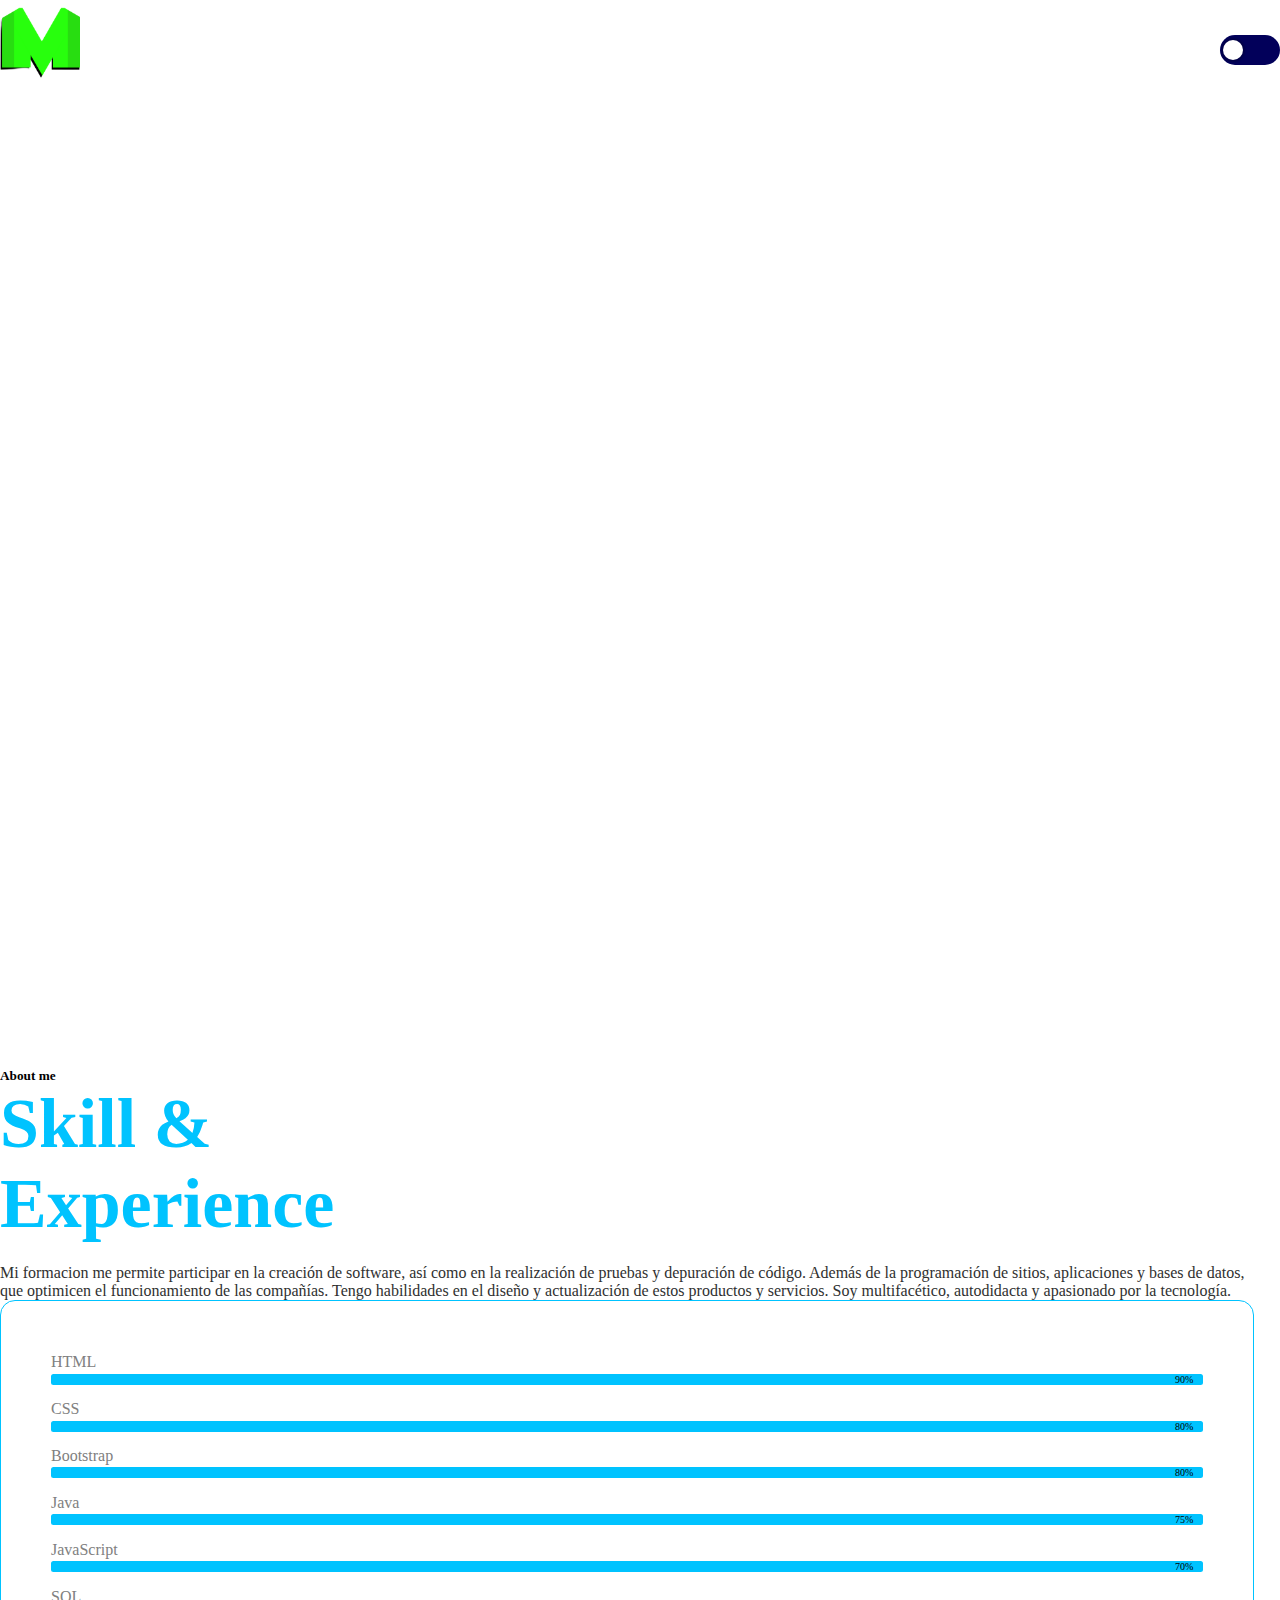
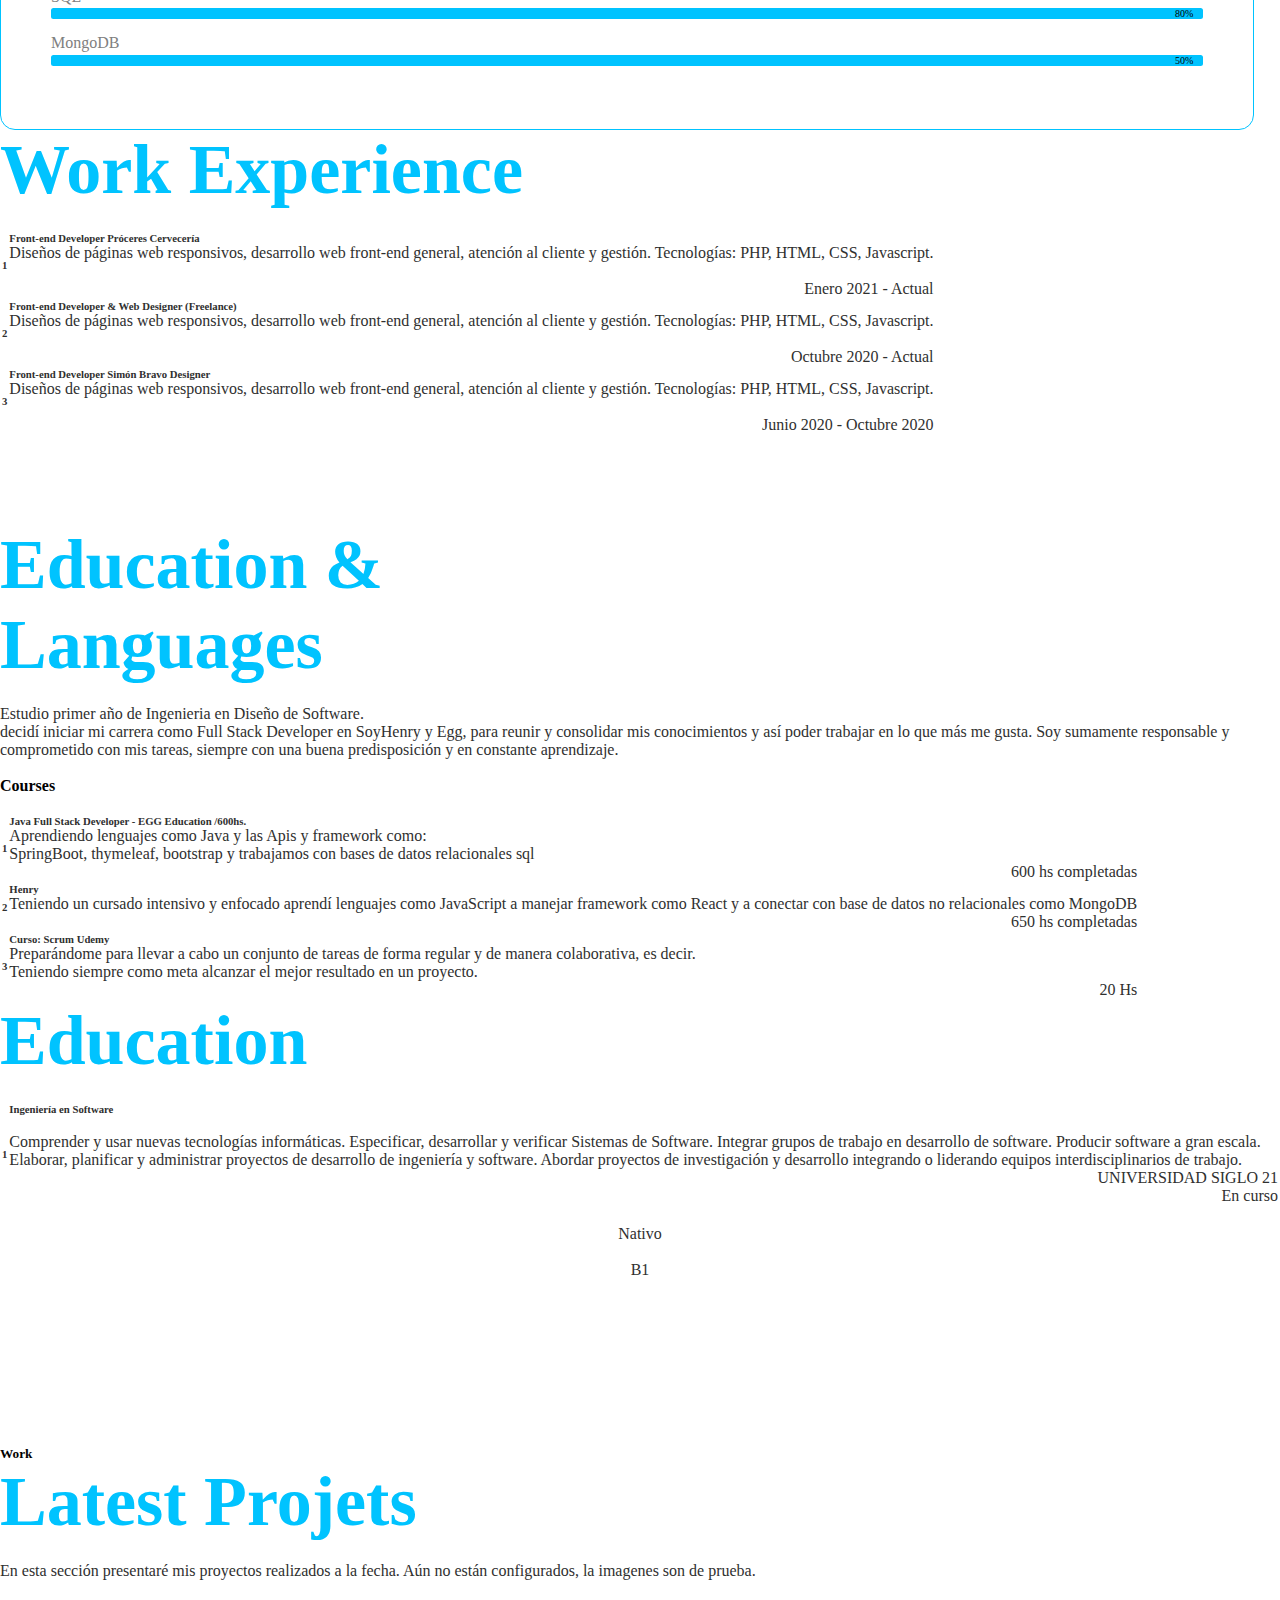
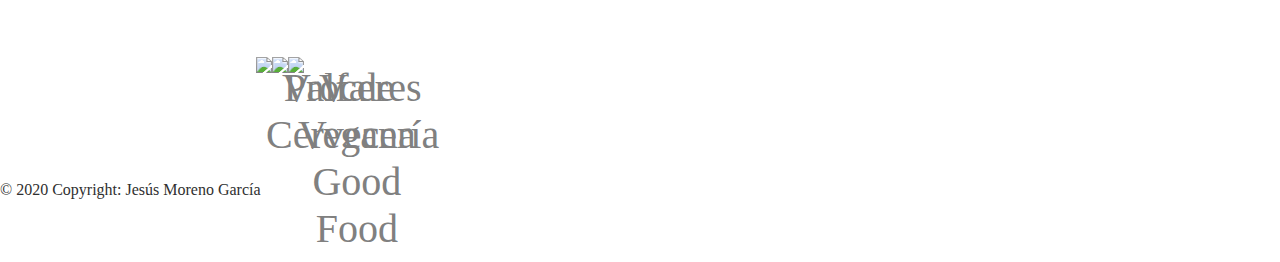
==== index.html @ aa2a5b4d "Update index.html" ====
<!doctype html>
<html lang="en">
  <head>
    <!-- Required meta tags -->
    <meta charset="utf-8">
    <meta name="viewport" content="width=device-width, initial-scale=1">

    <!-- Bootstrap CSS -->
    <link href="https://cdn.jsdelivr.net/npm/bootstrap@5.1.3/dist/css/bootstrap.min.css" rel="stylesheet" integrity="sha384-1BmE4kWBq78iYhFldvKuhfTAU6auU8tT94WrHftjDbrCEXSU1oBoqyl2QvZ6jIW3" crossorigin="anonymous">
<!--css-->
    <link rel="stylesheet" href="./less/index.css">
    <link rel="stylesheet" href="https://cdnjs.cloudflare.com/ajax/libs/animate.css/4.1.1/animate.min.css"/>
<!--fuente boton menu-->    
    <script src="https://kit.fontawesome.com/41bcea2ae3.js" crossorigin="anonymous"></script>

    <title>Eduardo Moreno | Web Developer</title>
  </head>
  
  
  <body>
<!--start nav-->
<header id="header">
  <div class="container container__header">
      <div class="logo">
        <img src="img/logo.png" alt="hola" >
      </div>
      <div class="container__nav">
          <nav id="nav">
              <ul>
                  <li><a id="item" href="#">HOME</a></li>
                  <li><a id="item" href="#about">ABOUT ME</a></li>
                  <li><a id="item" href="#galeria">WORK</a></li>
                  <li><a id="item" href="#footer">CONTACTO</a></li>
                  <center><button class="switch" id="switch">
                    <span>  <ion-icon name="sunny"></ion-icon></span>
                    <span><ion-icon name="moon"></ion-icon></span>
                  </button></center>
              </ul>
          </nav>

          
          <div class="btn__menu" id="btn_menu"><i class="fas fa-bars"></i></div>

      </div>

  </div>
</header>
<!--End nav-->
      
 <!--start home-->
 <div class="parrallax">
  <div>
    <div class="centrado">
      <center><h1>Hello World!</h1></center>
      <center><h3>I'm Eduardo Moreno developer full stack</h3></center>
       
  </div>
  <!--boton header-->
<center>
  <div class="arrow">
    <a href="#about"><ion-icon  name="chevron-down-outline"></ion-icon></a>
  </div>
 </center>
<!--boton header-->
</div>

</div>
 <!--end home-->

    <div class="espaciomax"></div>

<!--start section about me-->
    <section id="about">
      <div class="container">
        <div class="row">
          <h5 data-aos="fade-down">About me</h5>
          <div class="contorno col-md-5" data-aos="fade-right">
            <h2>Skill & <br/>
              Experience</h2>
            <p>Mi formacion me permite participar en la creación de software, así como en la realización de pruebas y depuración de código. Además de la programación de sitios, aplicaciones y bases de datos, que optimicen el funcionamiento de las compañías. Tengo habilidades en el diseño y actualización de estos productos y servicios.
              Soy multifacético, autodidacta y apasionado por la tecnología.</p>
            
            
              <div class="main">
                <!--html-->
              <p>HTML</p>
              <div class="contenedor">
                <div class="skills html">90%</div>
              </div>
               <!-- css-->
               <p>CSS</p>
               <div class="contenedor">
                <div class="skills css">80%</div>
              </div>
              <!--Bootstrap-->
            <p>Bootstrap</p>
            <div class="contenedor">
             <div class="skills bootstrap">80%</div>
           </div>
               <!--JAVA-->
               <p>Java</p>
               <div class="contenedor">
                <div class="skills java">75%</div>
              </div>
               <!--Javascript-->
               <p>JavaScript</p>
               <div class="contenedor">
                <div class="skills javascript">70%</div>
              </div>
              <!--SQL-->
              <p>SQL</p>
              <div class="contenedor">
               <div class="skills sql">80%</div>
             </div>
             <!--mONGOdb-->
             <p>MongoDB</p>
             <div class="contenedor">
              <div class="skills mongodb">50%</div>
            </div>
              </div>
              
          </div>

          
          <div class="col-md-6 espacio" data-aos="fade-left">
            
            <h2>Work Experience</h2>
            <!--tabla de experiencia laboral start-->
             <table class="table">
              
              <tbody>
                <tr>
                  <th scope="row"><h6>1</h6></th>
                  <td>
                    <h6>Front-end Developer Próceres Cervecería</h6>
                    <p>
                      Diseños de páginas web responsivos, desarrollo web front-end general, atención al cliente y gestión.
                      Tecnologías: PHP, HTML, CSS, Javascript.
                    </p>
                    <br>
                    <p style="text-align:right">Enero 2021 - Actual</p>
                  </td>
                  
                </tr>
                <tr>
                  <th scope="row"><h6>2</h6></th>
                  <td>
                    <h6>Front-end Developer & Web Designer (Freelance)</h6>
                    <p>Diseños de páginas web responsivos, desarrollo web front-end general, atención al cliente y gestión.
                      Tecnologías: PHP, HTML, CSS, Javascript.</p>
                    <br>
                    <p style="text-align:right">Octubre 2020 - Actual</p>
                  </td>
                  
                </tr>
                <tr>
                  <th scope="row"><h6>3</h6></th>
                  <td colspan="2"><h6>Front-end Developer Simón Bravo Designer</h6>
                    <p>Diseños de páginas web responsivos, desarrollo web front-end general, atención al cliente y gestión.
                      Tecnologías: PHP, HTML, CSS, Javascript.</p>
                    <br>
                    <p style="text-align:right">Junio 2020 - Octubre 2020</p>
                  </td>
                </tr>
              </tbody>
            </table>
            <!--tabla de experiencia laboral end-->

          </div>
          
        </div>
      </div>
    </section>
  <!--end section about me-->


    <!--start Secction educacion y lenguaje-->
    <section id="about">

      <div class="container">

        <div class="row">
          <div class="col-md-6" data-aos="fade-right">
            <h2>Education & <br/>
              Languages</h2>
            <p>Estudio primer año de Ingenieria en Diseño de Software.<br>
              decidí iniciar mi carrera como Full Stack Developer en SoyHenry y Egg, para reunir y consolidar mis conocimientos y así poder trabajar en lo que más me gusta.
              Soy sumamente responsable y comprometido con mis tareas, siempre con una buena predisposición y en constante aprendizaje. </p>
              <br>
              <h4>Courses</h4>
              <br>
              <!--tabla de experiencia laboral start-->
         <table class="table">
         
          <tbody>
            <tr>
              <th scope="row"><h6>1</h6></th>
              <td>
                <h6>Java Full Stack Developer - EGG Education /600hs.</h6>
                <p>Aprendiendo lenguajes como Java  y las Apis y framework como:<br>
                  SpringBoot, thymeleaf, bootstrap y trabajamos con bases de datos relacionales sql</p>
                <p style="text-align:right">600 hs completadas</p></td>
              
            </tr>
            <tr>
              <th scope="row"><h6>2</h6></th>
              <td>
                <h6>Henry</h6>
                <p>Teniendo un cursado intensivo y enfocado aprendí lenguajes como JavaScript a manejar framework como React y a conectar con base de datos no relacionales como MongoDB</p>
                <p style="text-align:right">650 hs completadas</p>
              </td>
              
            </tr>
           
           <tr>
              <th scope="row"><h6>3</h6></th>
              <td colspan="2"><h6>Curso: Scrum Udemy</h6>
                <p> Preparándome para llevar a cabo un conjunto de tareas de forma regular y de manera colaborativa, es decir. <br> 
                   Teniendo siempre como meta alcanzar el mejor resultado en un proyecto.</p>
                <p style="text-align:right">20 Hs</p>
              </td>
            </tr>
            
          </tbody>
        </table>
        <!--tabla de experiencia laboral end-->
      </div>
     


          <div class="col-md-6" data-aos="fade-left">
            <h2>Education</h2>
            <!--tabla-->
            <table class="table">
              
              <tbody>
                <tr>
                  <th scope="row"><h6>1</h6></th>
                  <td><h6>Ingeniería en Software</h6><br>
                   <p> Comprender y usar nuevas tecnologías informáticas. 
                    Especificar, desarrollar y verificar Sistemas de Software. 
                    Integrar grupos de trabajo en desarrollo de software. 
                    Producir software a gran escala. Elaborar, planificar y administrar proyectos de desarrollo de ingeniería y software. 
                    Abordar proyectos de investigación y desarrollo integrando o liderando equipos interdisciplinarios de trabajo.
                    </p>
                    <p style="text-align:right">UNIVERSIDAD SIGLO 21</p>
                  <p style="text-align:right">En curso</p>
                  </td>
                  
                </tr>
               
              </tbody>
            </table>
            <!--table end-->
            <div class="row">
              <div class="col-sm-2">
                <center>  <img src="https://i0.wp.com/www.historia.com/wp-content/uploads/2017/04/Bandera-de-Espa%C3%B1a.png?fit=924%2C616&ssl=1" width="50" alt="">
                  <p>Nativo</p></center>
                </div>
              <div class="col-sm-2">
                <center>
                  <img src="https://www.inglaterra.ws/wp-content/uploads/2021/10/Bandera-de-Reino-Unido.png" width="55" alt="">
              <p>B1</p>
                </center>
              </div>
            </div>

          </div>
        </div>
      </div>
    </section>
    <!-- end Secction educacion y lenguaje-->

    <!--Espacios-->
    <div class="espaciomin"></div>
    <!--Espacios-->
   
     <!-- start port -->
    <section id="galeria">
          <div class="container">
            <h5>Work</h5>
            <h2>Latest Projets</h2>
            <p>En esta sección presentaré mis proyectos realizados a la fecha. Aún no están configurados, la imagenes son de prueba.</p>
        </div>
        <div class="row">
            <div class="col-md-4 col-sm-12">
              <!--imagen con proyecto link al proyecto-->
                <div class="div-imagen">
                  <div>
                      <center><p>Proceres Cervecería</p></center>
                  </div>
                  <img class="desvanecer" src="https://img.lovepik.com/desgin_photo/40106/5629_detail.jpg!list336" />
                </div>
              <!--imagen con proyecto link al proyecto-->
              
              </div>

            <div class="col-md-4 col-sm-12">
              <!--imagen con proyecto link al proyecto-->
              <div class="div-imagen">
                <div>
                    <center><p>Valfa</p></center>
                </div>
                <img class="desvanecer" src="https://img.lovepik.com/desgin_photo/40106/5629_detail.jpg!list336" />
              </div>
              <!--imagen con proyecto link al proyecto-->
             
              </div>
            <div class="col-md-4 col-sm-12">
              <!--imagen con proyecto link al proyecto-->
              <div class="div-imagen">
                <div>
                    <center><p>V de Vegana Good Food</p></center>
                </div>
                <img class="desvanecer" src="https://img.lovepik.com/desgin_photo/40106/5629_detail.jpg!list336" />
              </div>
              <!--imagen con proyecto link al proyecto-->
              </div>
        </div>
    </section>
    <!-- End portfolio-->
    <div class="espaciomin">
      
    </div>
    <!--Footer start-->
    <footer class="text-center text-white">
      <!-- Grid container -->
      <div class="container pt-4">
        <!-- Section: Social media -->
        <section class="footer mb-4">
          
          <!-- gmail -->
          <a
           href="mailto:morenogarciajesuseduardo@gmail.com?Subject=Interesado%20en%20su%20trabajo"
            role="button"
            data-mdb-ripple-color="dark"
            
            ><i class="fab fa-google"></i
          ></a>
    
          <!--wpp -->
          <a
            
            href="https://api.whatsapp.com/send?phone=+5492615059621"
            role="button"
            data-mdb-ripple-color="dark"
            ><i class="fab fa-whatsapp"></i
          ></a>
    
          <!-- Instagram -->
          <a
            href="#!"
            role="button"
            data-mdb-ripple-color="dark"
            ><i class="fab fa-instagram"></i
          ></a>
    
          <!-- Linkedin -->
          <a
            href="#!"
            role="button"
            data-mdb-ripple-color="dark">
            <i class="fab fa-linkedin"></i></a>
          <!-- Github -->
          <a
            href="#!"
            role="button"
            data-mdb-ripple-color="dark"
            ><i class="fab fa-github"></i
          ></a>
        </section>
        <!-- Section: Social media -->
      </div>
      <!-- Grid container -->
    
      <!-- Copyright -->
      <div id="footer" class="text-center text-dark p-3">
        <p>© 2020 Copyright: Jesús Moreno García</p>
      </div>
      <!-- Copyright -->
   
    <!--Footer start-->

    <!-- Optional JavaScript; choose one of the two! -->

    <!-- Option 1: Bootstrap Bundle with Popper -->
    <script src="https://cdn.jsdelivr.net/npm/bootstrap@5.1.3/dist/js/bootstrap.bundle.min.js" integrity="sha384-ka7Sk0Gln4gmtz2MlQnikT1wXgYsOg+OMhuP+IlRH9sENBO0LRn5q+8nbTov4+1p" crossorigin="anonymous"></script>

    <!-- Option 2: Separate Popper and Bootstrap JS -->
    <!--
    <script src="https://cdn.jsdelivr.net/npm/@popperjs/core@2.10.2/dist/umd/popper.min.js" integrity="sha384-7+zCNj/IqJ95wo16oMtfsKbZ9ccEh31eOz1HGyDuCQ6wgnyJNSYdrPa03rtR1zdB" crossorigin="anonymous"></script>
    <script src="https://cdn.jsdelivr.net/npm/bootstrap@5.1.3/dist/js/bootstrap.min.js" integrity="sha384-QJHtvGhmr9XOIpI6YVutG+2QOK9T+ZnN4kzFN1RtK3zEFEIsxhlmWl5/YESvpZ13" crossorigin="anonymous"></script>
    -->
    <!--archivo js -->
    <script src="js/main.js"></script>
    <!-- archivo animated on scroll-->
    <script src="https://unpkg.com/aos@2.3.1/dist/aos.js"></script>
    <!--inicializacion del archivo-->
    <script type="module" src="https://unpkg.com/ionicons@5.5.2/dist/ionicons/ionicons.esm.js"></script>
<script nomodule src="https://unpkg.com/ionicons@5.5.2/dist/ionicons/ionicons.js"></script>
  </body>
</html>
---- less/index.css ----
* {
  margin: 0;
  padding: 0;
  box-sizing: border-box;
  text-decoration: none;
}
.container__all {
  position: relative;
  transition: all 300ms;
}
header {
  width: 100%;
  height: 100px;
  font-family: 'Poppins', sans-serif;
  position: fixed;
  top: 0;
  right: 0;
  z-index: 100;
  transition: all 300ms;
}
.move_content {
  right: 180px;
}
.container__header {
  height: 100%;
  display: flex;
  justify-content: space-between;
  margin: auto;
}
.logo img {
  width: 80px;
  transition: 1s;
}
.container__nav {
  position: relative;
  height: 100%;
}
nav {
  height: 100%;
}
nav ul {
  height: 100%;
  display: flex;
  justify-content: center;
  align-items: center;
}
nav ul li {
  margin: 0px 20px;
  list-style: none;
}
nav ul li a {
  color: #ffffff;
  font-size: 14px;
  text-decoration: none;
}
body.dark nav ul li a {
  color: #ffffff;
}
nav ul li a:hover {
  color: #ffffff;
  transition: 0.5s;
  font-size: 20px;
}
body.dark nav ul li a:hover {
  color: #ffffff;
}
.select {
  background: #359EF9;
  padding: 10px 30px;
  color: white;
  border-radius: 20px;
}
/*aca se colocan las modificaciones de cuando la pagina avanza 20px en el scroll*/
.nav_mod {
  height: 100px;
  width: 100%;
  background-color: white;
}
body.dark .nav_mod {
  background-color: #010131;
  transition: 1s;
}
.nav_mod .btn__menu {
  animation: bounce;
  animation-duration: 2s;
  color: #000000;
}
.nav_mod .btn__menu:hover {
  background: #1a1a1aaf;
}
.nav_mod nav ul li a {
  color: #3a3a3a;
  font-size: 14px;
  text-decoration: none;
}
body.dark .nav_mod nav ul li a {
  color: #ffffff;
}
.nav_mod nav ul li a:hover {
  color: #3a3a3a;
  transition: 0.5s;
  font-size: 20px;
}
body.dark .nav_mod nav ul li a:hover {
  color: #ffffff;
}
.nav_mod .logo img {
  padding-top: 20px;
  width: 60px;
  animation: pulse;
  animation-duration: 2s;
}
.btn__menu {
  width: 50px;
  height: 50px;
  font-size: 20px;
  cursor: pointer;
  display: flex;
  justify-content: center;
  align-items: center;
  border-radius: 50%;
  transition: background 2s;
  display: none;
  color: white;
  animation: bounce;
  animation-duration: 2s;
}
body.dark .btn__menu {
  color: white;
  transition: 2s;
}
.btn__menu:hover {
  background: #1a1a1aaf;
}
@media screen and (max-width: 740px) {
  .container__nav {
    display: flex;
    justify-content: center;
    align-items: center;
  }
  .btn__menu {
    display: flex;
  }
  nav {
    height: 100%;
    background: #28ff0d;
    position: fixed;
    top: 0;
    right: -210px;
    transition: all 300ms;
  }
  body.dark nav {
    background-color: #00c3ff;
  }
  .move_nav {
    right: 0px;
  }
  nav ul {
    flex-direction: column;
  }
  nav ul button {
    align-items: center;
  }
  nav ul li {
    margin: 20px 20px;
  }
  .container__vector img {
    transform: scale(0);
    animation: none;
  }
  nav ul li a {
    color: #3b3b3b;
    font-size: 14px;
    text-decoration: none;
  }
  body.dark nav ul li a {
    color: #4d4d4d;
  }
  nav ul li a:hover {
    color: #ffffff;
  }
  body.dark nav ul li a:hover {
    color: #4d4d4d;
  }
}
.centrado {
  position: absolute;
  bottom: 0;
  top: 60%;
  left: 50%;
  transform: translate(-50%, -50%);
}
.parrallax {
  width: 100%;
  height: 850px;
  background-size: cover;
  display: flex;
  background-image: url("https://www.datocms-assets.com/14946/1627654221-webp-net-resizeimage-5-610x407-edited.png?auto=format&w=610");
  background-attachment: fixed;
  transition: 1s;
}
body.dark .parrallax {
  background-image: url("https://www.geteducated.com/wp-content/uploads/2021/12/iStock-1312646700-1140x400.jpg");
  background-attachment: fixed;
  transition: 1s;
}
@media screen and (max-width: 720px) {
  body.dark .parrallax {
    background-image: url("https://www.technotification.com/wp-content/uploads/2018/06/hacker-developer-and-programmer.jpg");
    background-attachment: fixed;
    transition: 1s;
  }
}
/*button init*/
.arrow ion-icon {
  color: #fff;
  font-size: 100px;
  position: absolute;
  bottom: 0;
  top: 80%;
  left: 50%;
  transform: translate(-50%, -50%);
}
/*button init*/
@media screen and (max-width: 720px) {
  .parrallax {
    width: 100%;
    height: 900px;
    background-image: url("https://miro.medium.com/max/1400/0*203ohsl3qkZQJzTS");
    background-attachment: fixed;
    transition: 1s;
  }
  .centrado h1 {
    font-size: 80px;
    color: #ffffff;
  }
  .centrado {
    position: absolute;
    bottom: 0;
    top: 50%;
    left: 50%;
    transform: translate(-50%, -50%);
  }
}
.scrollarrow ion-icon {
  font-size: 80px;
  color: navy;
  cursor: pointer;
  animation: bounce;
  animation-duration: 2s;
  --animate-repeat: 2;
}
.scrollarrow ion-icon:hover {
  font-size: 80px;
  color: #3434f3;
  cursor: pointer;
}
.tada {
  animation: bounceInLeft;
  animation-duration: 2s;
}
/*galeria*/
#galeria .container {
  padding-top: 7vw;
}
#galeria * {
  box-sizing: border-box;
}
#galeria .row {
  display: flex;
  padding-top: 5vw;
  padding-left: 20vw;
  padding-right: 20vw;
  flex-wrap: wrap;
}
#galeria .column {
  flex: 25%;
  padding: 1vw;
}
#galeria img {
  width: 100%;
}
.column img {
  margin-top: 1vw;
  cursor: pointer;
}
@media (max-width: 760px) {
  #galeria {
    padding-bottom: 35px;
  }
  #galeria .column {
    flex: 100%;
    padding: 7vw;
  }
  #section1 {
    height: 150vw;
  }
  #galeria .container {
    padding-top: 15vw;
  }
  #galeria .row {
    display: inline-block;
    padding-top: 5vw;
    flex-wrap: wrap;
  }
}
img:hover {
  cursor: pointer;
}
/*codigo para desvanecer la imagen sobre el texto*/
.div-imagen {
  display: inline-block;
  position: relative;
  padding-top: 1vw;
}
.div-imagen > div {
  position: absolute;
  top: 30%;
  left: 0;
  z-index: -1;
  padding: 10px;
  margin: 0;
}
.div-imagen > div p {
  font-size: 40px;
  text-decoration: none;
  color: grey;
}
.desvanecer:hover {
  opacity: 0.1;
  -webkit-transition: opacity 500ms;
  -moz-transition: opacity 500ms;
  -o-transition: opacity 500ms;
  -ms-transition: opacity 500ms;
  transition: opacity 500ms;
}
.espaciomin {
  padding: 3vw;
}
.espaciomax {
  padding: 5vw;
}
container {
  border-radius: 5px;
}
.main {
  border: solid 1px #00c3ff;
  padding: 50px;
  padding-bottom: 50px;
  border-radius: 15px;
}
body.dark .main {
  transition: 2s;
  border: solid 1px #28ff0d;
}
.main p {
  color: grey;
  padding-bottom: 0.2vw;
  padding-top: 0.2vw;
}
.skills {
  text-align: right;
  padding-right: 10px;
  color: #000000;
  border-radius: 2.5px;
  font-size: 10px;
  margin-bottom: 1vw;
}
.html {
  background-color: #00c3ff;
  animation: fillhtml 2s forwards;
}
body.dark .html {
  background-color: #28ff0d;
  transition: 2s;
}
.css {
  background-color: #00c3ff;
  animation: fillcss 2s forwards;
}
body.dark .css {
  background-color: #28ff0d;
  transition: 2s;
}
.bootstrap {
  background-color: #00c3ff;
  animation: fillbootstrap 2s forwards;
}
body.dark .bootstrap {
  background-color: #28ff0d;
  transition: 2s;
}
.java {
  background-color: #00c3ff;
  animation: filljava 2s forwards;
}
body.dark .java {
  background-color: #28ff0d;
  transition: 2s;
}
.javascript {
  background-color: #00c3ff;
  animation: filljavascript 2s forwards;
}
body.dark .javascript {
  background-color: #28ff0d;
  transition: 2s;
}
.mongodb {
  background-color: #00c3ff;
  animation: fillmongodb 2s forwards;
}
body.dark .mongodb {
  background-color: #28ff0d;
  transition: 2s;
}
.sql {
  background-color: #00c3ff;
  animation: fillsql 2s forwards;
}
body.dark .sql {
  background-color: #28ff0d;
  transition: 2s;
}
@keyframes fillhtml {
  0% {
    width: 0;
  }
  100% {
    width: 90%;
  }
}
@keyframes fillcss {
  0% {
    width: 0;
  }
  100% {
    width: 80%;
  }
}
@keyframes filljava {
  0% {
    width: 0;
  }
  100% {
    width: 75%;
  }
}
@keyframes filljavascript {
  0% {
    width: 0;
  }
  100% {
    width: 70%;
  }
}
@keyframes fillsql {
  0% {
    width: 0;
  }
  100% {
    width: 80%;
  }
}
@keyframes fillmongodb {
  0% {
    width: 0;
  }
  100% {
    width: 50%;
  }
}
#about .container {
  padding-top: 7vw;
}
.contorno {
  margin-right: 2vw;
}
@media screen and (max-width: 760px) {
  #about .container {
    padding-top: 15vw;
  }
  .espacio {
    padding-top: 8vw;
  }
}
footer {
  background: rgba(255, 255, 255, 0);
}
footer.dark {
  background: #010131;
}
.footer a {
  color: #292727;
  margin: 15px;
  font-size: 25px;
}
body.dark .footer a {
  color: #ffffff;
  transition: 2s;
}
.footer a:hover {
  color: #28ff0d;
  margin: 15px;
  font-size: 25px;
  transition: 2s;
}
body.dark .footer a:hover {
  color: #ff1abf;
}
.client-item {
  display: inline-block;
  padding-top: 16px;
  padding-bottom: 16px;
  opacity: 0.4;
  -webkit-transition: all 0.3s ease-in-out;
  -o-transition: all 0.3s ease-in-out;
  transition: all 0.3s ease-in-out;
}
.client-item:hover {
  opacity: 1;
}
.client-item img {
  max-width: 120px;
  margin: 0 auto;
}
.client-type-2 .client-item {
  padding-top: 24px;
  padding-bottom: 24px;
  border-left: 1px solid #cccccc;
}
.client-type-2 .client-item:last-child {
  border-right: 1px solid #cccccc;
}
.client-type-2 .client-item:hover {
  border-left: 1px solid rgba(204, 204, 204, 0.4);
}
.client-type-2 .client-item:hover:last-child {
  border-right: 1px solid rgba(204, 204, 204, 0.4);
}
.client-type-2 .client-item img {
  max-width: 120px;
  margin: 0 auto;
}
@media screen and (max-width: 992px) {
  .client-type-2 .client-item {
    border: 1px solid #cccccc;
  }
}
.switch {
  background: #02005a;
  border-radius: 1000px;
  border: none;
  position: relative;
  cursor: pointer;
  display: flex;
  outline: none;
  transition: 1s;
}
.switch::after {
  content: " ";
  display: block;
  width: 20px;
  height: 20px;
  position: absolute;
  background: white;
  top: 5px;
  left: 3px;
  right: unset;
  border-radius: 100px;
  transition: 0.3s ease all;
  box-shadow: 0px 0px 2px 2px rgba(0, 0, 0, 0.2);
}
.switch.active {
  background: #ffc400;
  color: black;
  transition: 1s;
}
.switch.active::after {
  right: 3px;
  left: unset;
}
.switch span {
  width: 30px;
  height: 30px;
  line-height: 30px;
  display: block;
  background: none;
  color: white;
  padding-top: 3px;
}
body {
  background: white;
  transition: 3s ease all;
}
body.dark {
  background: #010131;
}
h1 {
  color: #fff;
  font-size: 100px;
}
h2 {
  color: #00c3ff;
  font-size: 70px;
  padding-bottom: 20px;
}
body.dark h2 {
  color: #28ff0d;
  transition: 2s;
}
h3 {
  color: white;
  font-size: 40px;
  padding-bottom: 20px;
}
h6 {
  color: #2f302f;
}
body.dark h6 {
  color: #28ff0d;
  transition: 2s;
}
p {
  color: #2f302f;
}
body.dark p {
  color: white;
  transition: 2s;
}
body.dark h5 {
  color: white;
  transition: 2s;
}
body.dark h4 {
  color: white;
  transition: 2s;
}
@media (max-width: 720px) {
  h1 {
    color: #fff;
    font-size: 150px;
  }
  h3 {
    color: white;
    font-size: 5vw;
    padding-bottom: 20px;
  }
  h2 {
    color: #00c3ff;
    font-size: 40px;
    padding-bottom: 20px;
  }
}
#btn-start button {
  background: #26beef;
  color: white;
  cursor: pointer;
  border: none;
  border-radius: 12px;
  padding: 10px;
  animation: pulse;
  animation-duration: 2s;
  width: 200px;
}
#btn-start button a {
  text-decoration: none;
  color: white;
  font-size: 25px;
}
#btn-start button:hover {
  background: linear-gradient(to bottom, #26beef, #65e6ff);
  transition: 2s;
}
.btn-config-general {
  background: #26beef;
  color: white;
  cursor: pointer;
  border: none;
  border-radius: 12px;
}
.btn-config-general a {
  text-decoration: none;
  color: white;
  font-size: 25px;
}
.btn-config-general:hover {
  background: linear-gradient(to bottom, #26beef, #65e6ff);
  transition: 2s;
}
.lottie h1 {
  color: #616161;
  font-size: 50px;
  padding-left: 325px;
}
.success {
  position: absolute;
  bottom: 0;
  top: 40%;
  left: 40%;
  transform: translate(-50%, -50%);
  width: 1200px;
}
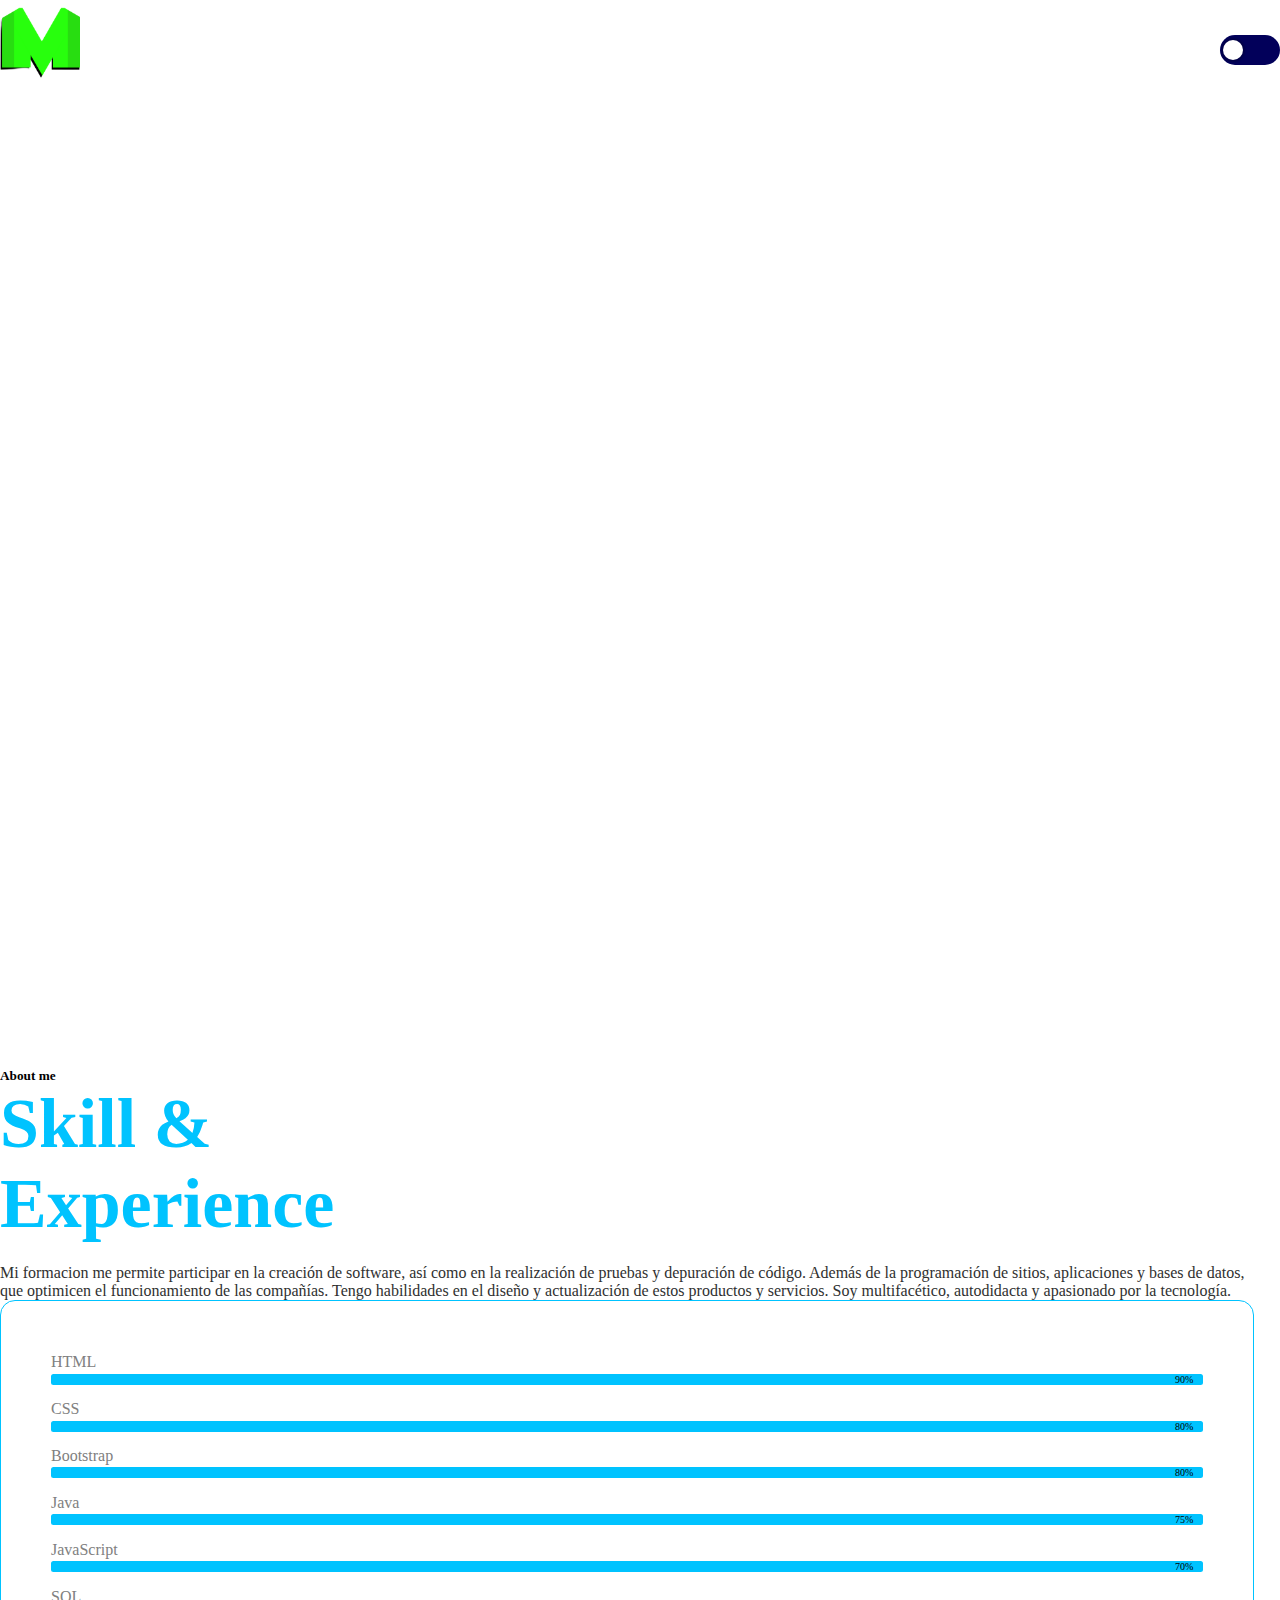
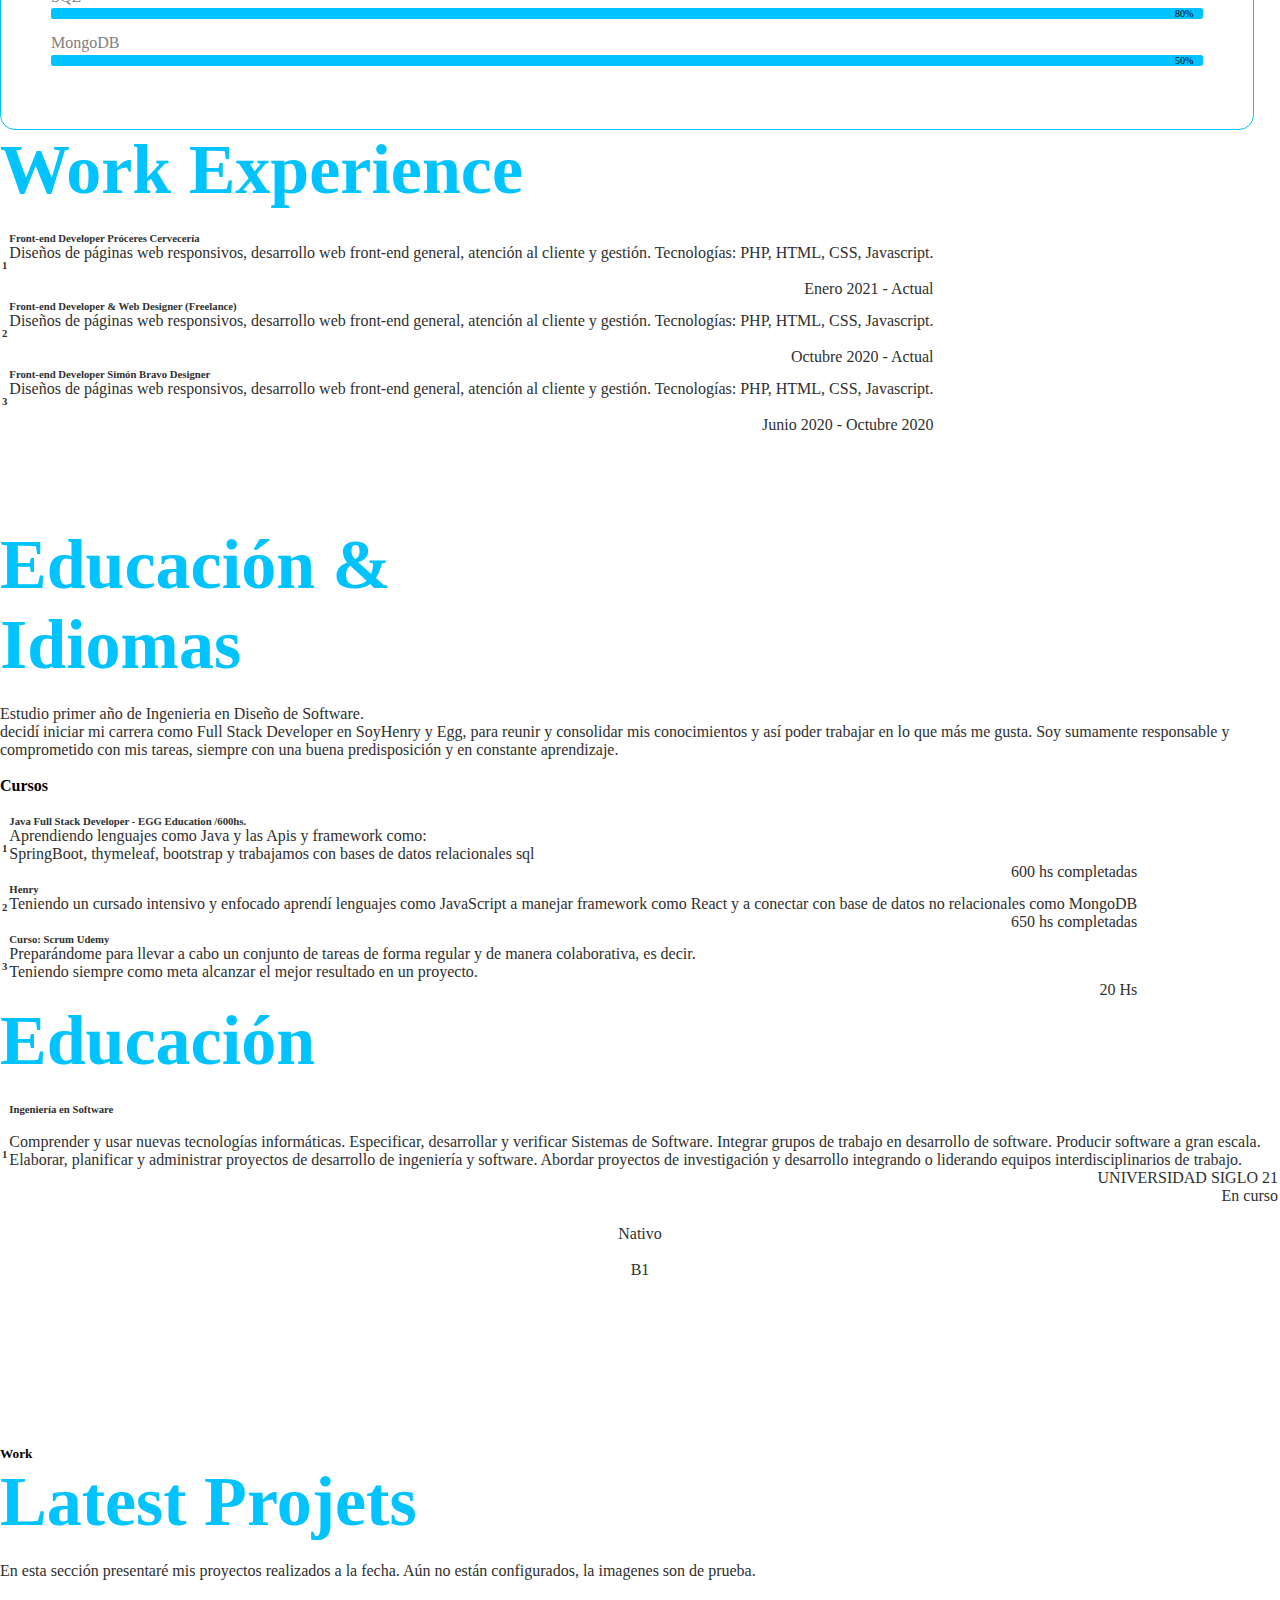
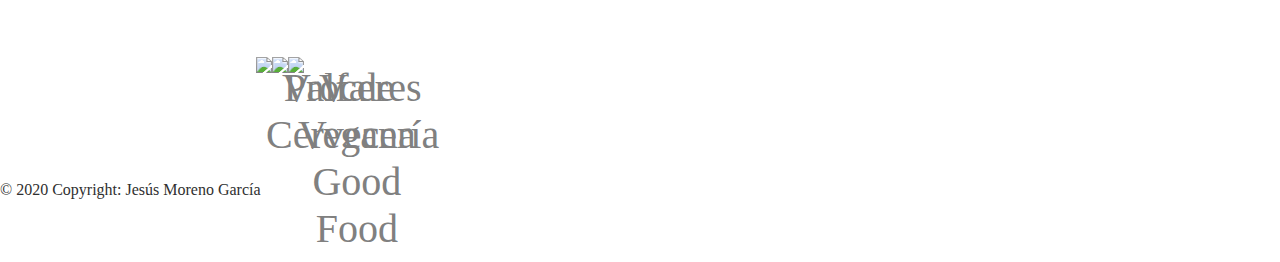
==== commit bbf4a35a: "Update index.html" ====
--- a/index.html
+++ b/index.html
@@ -181,13 +181,13 @@
 
         <div class="row">
           <div class="col-md-6" data-aos="fade-right">
-            <h2>Education & <br/>
-              Languages</h2>
+            <h2>Educación & <br/>
+              Idiomas</h2>
             <p>Estudio primer año de Ingenieria en Diseño de Software.<br>
               decidí iniciar mi carrera como Full Stack Developer en SoyHenry y Egg, para reunir y consolidar mis conocimientos y así poder trabajar en lo que más me gusta.
               Soy sumamente responsable y comprometido con mis tareas, siempre con una buena predisposición y en constante aprendizaje. </p>
               <br>
-              <h4>Courses</h4>
+              <h4>Cursos</h4>
               <br>
               <!--tabla de experiencia laboral start-->
          <table class="table">
@@ -229,7 +229,7 @@
 
 
           <div class="col-md-6" data-aos="fade-left">
-            <h2>Education</h2>
+            <h2>Educación</h2>
             <!--tabla-->
             <table class="table">
               
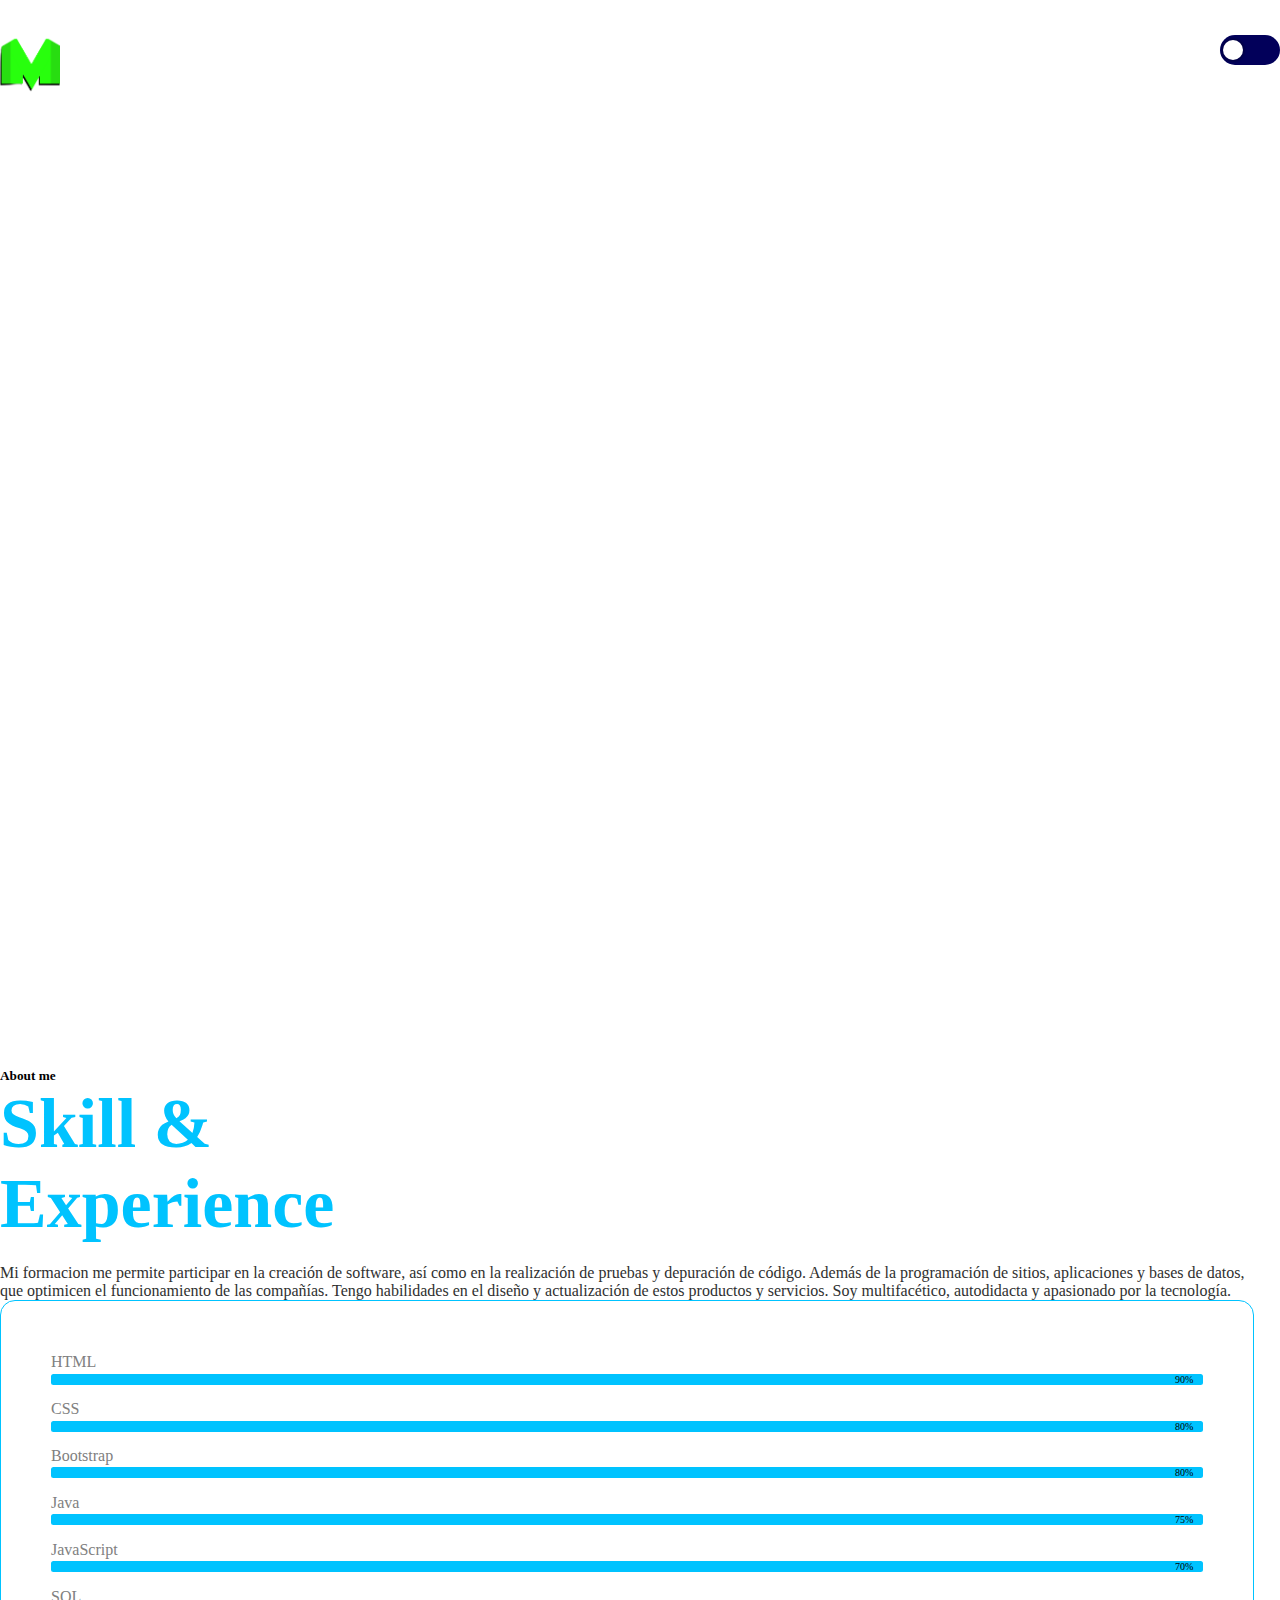
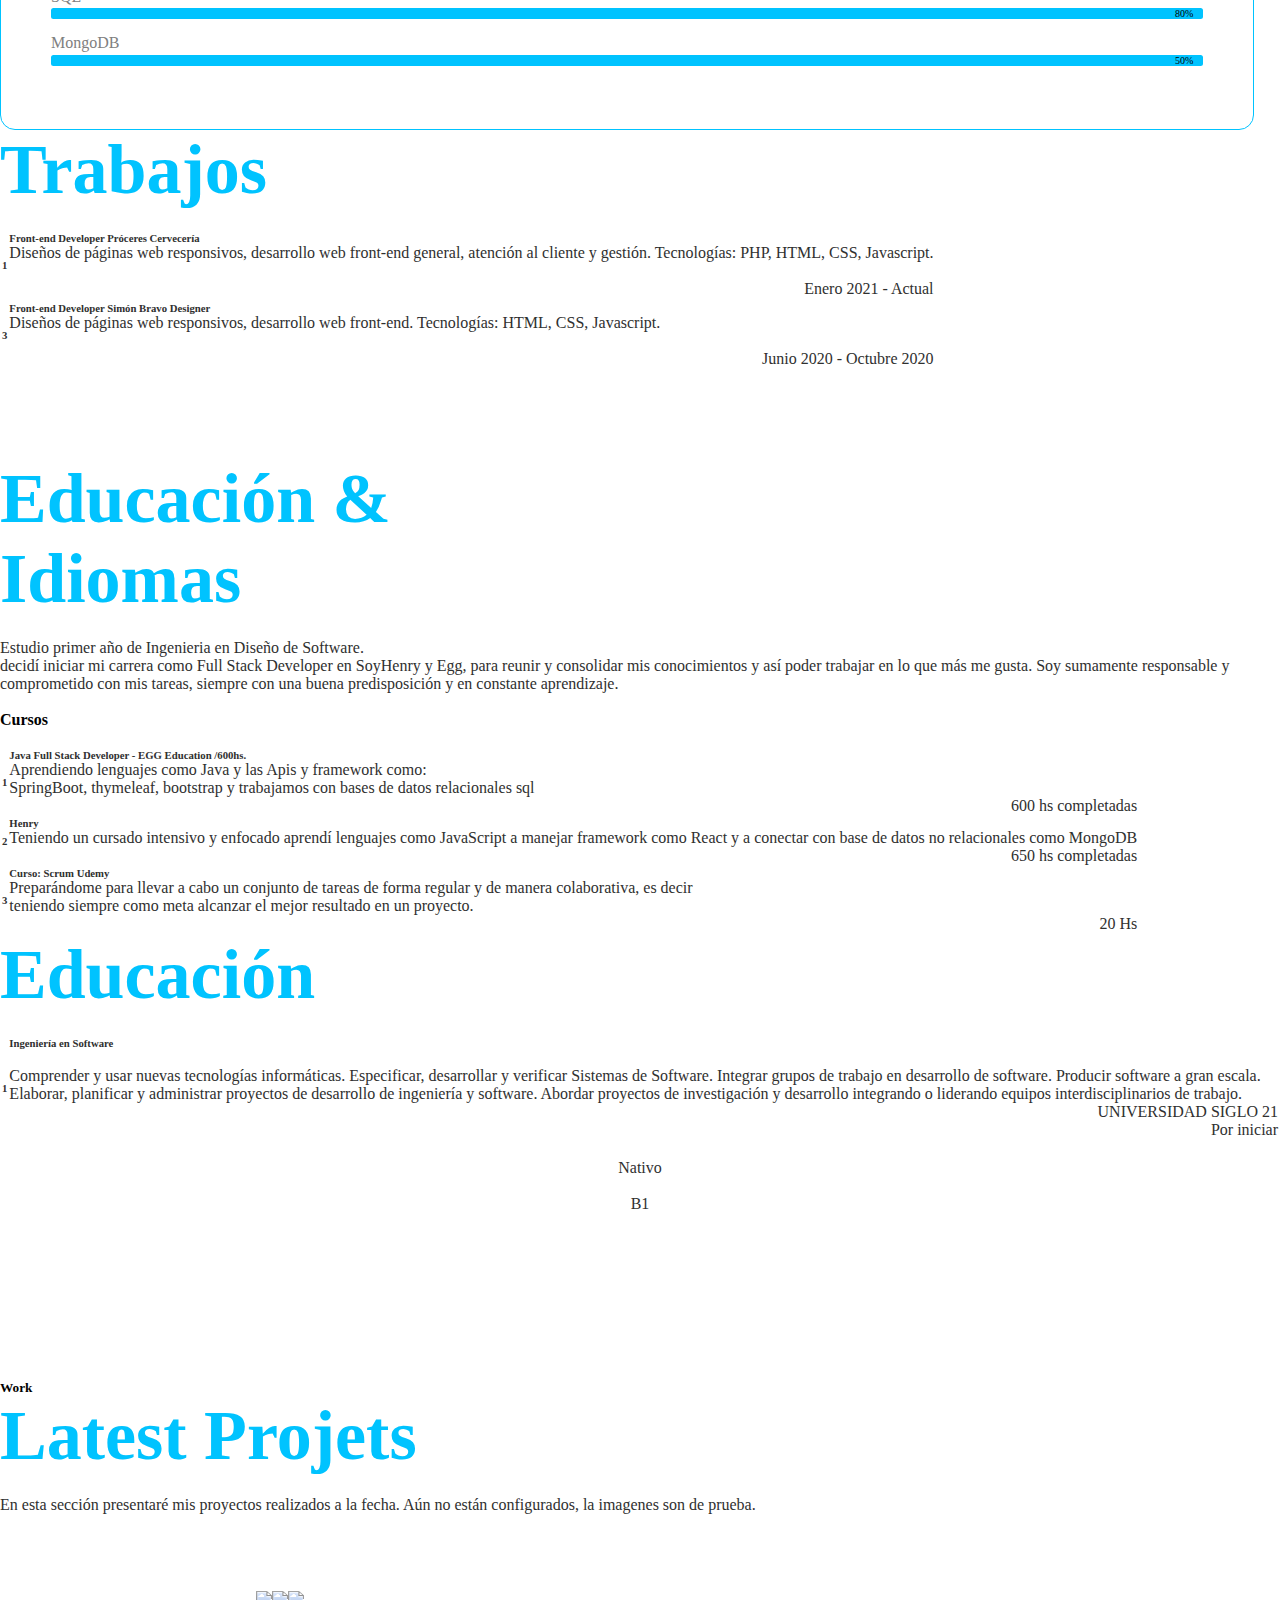
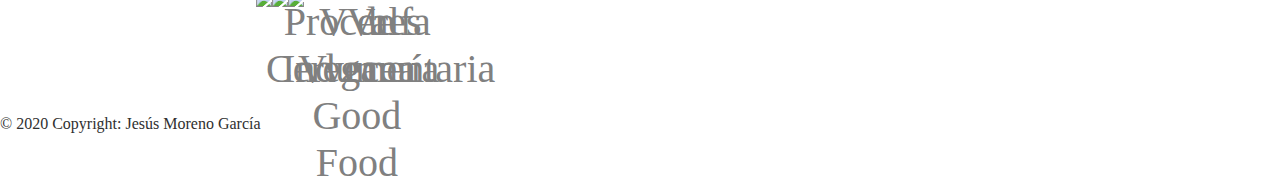
==== commit 82c1c928: "1" ====
--- a/index.html
+++ b/index.html
@@ -124,7 +124,7 @@
           
           <div class="col-md-6 espacio" data-aos="fade-left">
             
-            <h2>Work Experience</h2>
+            <h2>Trabajos</h2>
             <!--tabla de experiencia laboral start-->
              <table class="table">
               
@@ -143,21 +143,13 @@
                   
                 </tr>
                 <tr>
-                  <th scope="row"><h6>2</h6></th>
-                  <td>
-                    <h6>Front-end Developer & Web Designer (Freelance)</h6>
-                    <p>Diseños de páginas web responsivos, desarrollo web front-end general, atención al cliente y gestión.
-                      Tecnologías: PHP, HTML, CSS, Javascript.</p>
-                    <br>
-                    <p style="text-align:right">Octubre 2020 - Actual</p>
-                  </td>
                   
                 </tr>
                 <tr>
                   <th scope="row"><h6>3</h6></th>
                   <td colspan="2"><h6>Front-end Developer Simón Bravo Designer</h6>
-                    <p>Diseños de páginas web responsivos, desarrollo web front-end general, atención al cliente y gestión.
-                      Tecnologías: PHP, HTML, CSS, Javascript.</p>
+                    <p>Diseños de páginas web responsivos, desarrollo web front-end.
+                      Tecnologías: HTML, CSS, Javascript.</p>
                     <br>
                     <p style="text-align:right">Junio 2020 - Octubre 2020</p>
                   </td>
@@ -215,8 +207,8 @@
            <tr>
               <th scope="row"><h6>3</h6></th>
               <td colspan="2"><h6>Curso: Scrum Udemy</h6>
-                <p> Preparándome para llevar a cabo un conjunto de tareas de forma regular y de manera colaborativa, es decir. <br> 
-                   Teniendo siempre como meta alcanzar el mejor resultado en un proyecto.</p>
+                <p> Preparándome para llevar a cabo un conjunto de tareas de forma regular y de manera colaborativa, es decir <br> 
+                   teniendo siempre como meta alcanzar el mejor resultado en un proyecto.</p>
                 <p style="text-align:right">20 Hs</p>
               </td>
             </tr>
@@ -244,7 +236,7 @@
                     Abordar proyectos de investigación y desarrollo integrando o liderando equipos interdisciplinarios de trabajo.
                     </p>
                     <p style="text-align:right">UNIVERSIDAD SIGLO 21</p>
-                  <p style="text-align:right">En curso</p>
+                  <p style="text-align:right">Por iniciar</p>
                   </td>
                   
                 </tr>
@@ -289,7 +281,7 @@
                   <div>
                       <center><p>Proceres Cervecería</p></center>
                   </div>
-                  <img class="desvanecer" src="https://img.lovepik.com/desgin_photo/40106/5629_detail.jpg!list336" />
+                  <img class="desvanecer" src="https://th.bing.com/th/id/R.dfea0d67d399dd2a5786ba0b80fa2f00?rik=%2by1skz03IQ7WvA&riu=http%3a%2f%2ftusimagenesde.com%2fwp-content%2fuploads%2f2017%2f03%2fcolor-gris-6.jpg&ehk=l9ul%2fqSbrYgP7rtQ%2fk10Imm36xTprqesB0iZeNAm6f0%3d&risl=&pid=ImgRaw&r=0" />
                 </div>
               <!--imagen con proyecto link al proyecto-->
               
@@ -299,9 +291,9 @@
               <!--imagen con proyecto link al proyecto-->
               <div class="div-imagen">
                 <div>
-                    <center><p>Valfa</p></center>
+                    <center><p>Valfa Indumentaria</p></center>
                 </div>
-                <img class="desvanecer" src="https://img.lovepik.com/desgin_photo/40106/5629_detail.jpg!list336" />
+                <img class="desvanecer" src="https://espainet.es/wp-content/uploads/2016/08/fondo_slider-gris.jpg" />
               </div>
               <!--imagen con proyecto link al proyecto-->
              
@@ -312,7 +304,7 @@
                 <div>
                     <center><p>V de Vegana Good Food</p></center>
                 </div>
-                <img class="desvanecer" src="https://img.lovepik.com/desgin_photo/40106/5629_detail.jpg!list336" />
+                <img class="desvanecer" src="https://th.bing.com/th/id/R.fdf09a06fd4bbce62e9622bde82f069d?rik=RIEQOl9YSdCjcA&pid=ImgRaw&r=0" />
               </div>
               <!--imagen con proyecto link al proyecto-->
               </div>
--- a/less/index.css
+++ b/less/index.css
@@ -28,7 +28,8 @@
   margin: auto;
 }
 .logo img {
-  width: 80px;
+  padding-top: 20px;
+  width: 60px;
   transition: 1s;
 }
 .container__nav {
@@ -106,7 +107,7 @@
 }
 .nav_mod .logo img {
   padding-top: 20px;
-  width: 60px;
+  width: 45px;
   animation: pulse;
   animation-duration: 2s;
 }
@@ -285,6 +286,9 @@
   cursor: pointer;
 }
 @media (max-width: 760px) {
+  #galeria .container {
+    padding-top: 150px;
+  }
   #galeria {
     padding-bottom: 35px;
   }
@@ -305,6 +309,7 @@
   }
 }
 img:hover {
+  margin-top: 1vw;
   cursor: pointer;
 }
 /*codigo para desvanecer la imagen sobre el texto*/
@@ -478,7 +483,7 @@
 }
 @media screen and (max-width: 760px) {
   #about .container {
-    padding-top: 15vw;
+    padding-top: 100px;
   }
   .espacio {
     padding-top: 8vw;
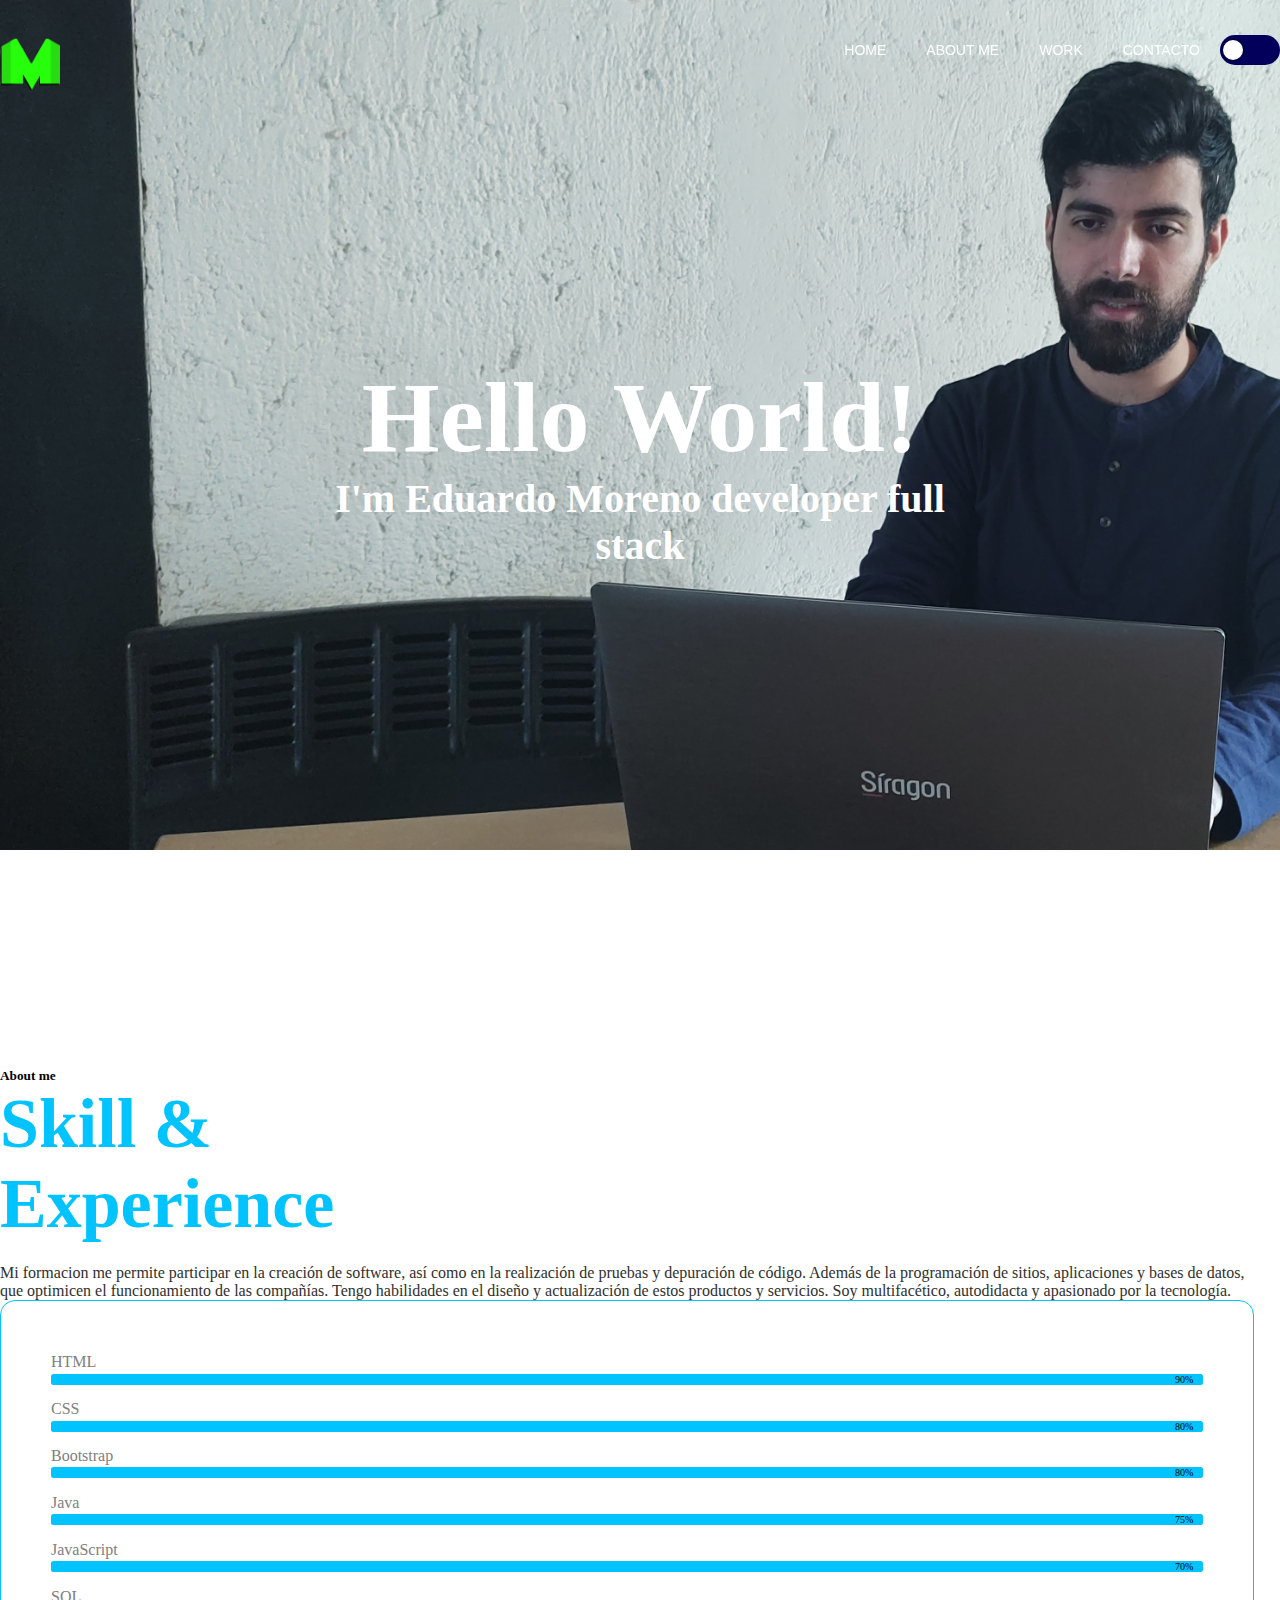
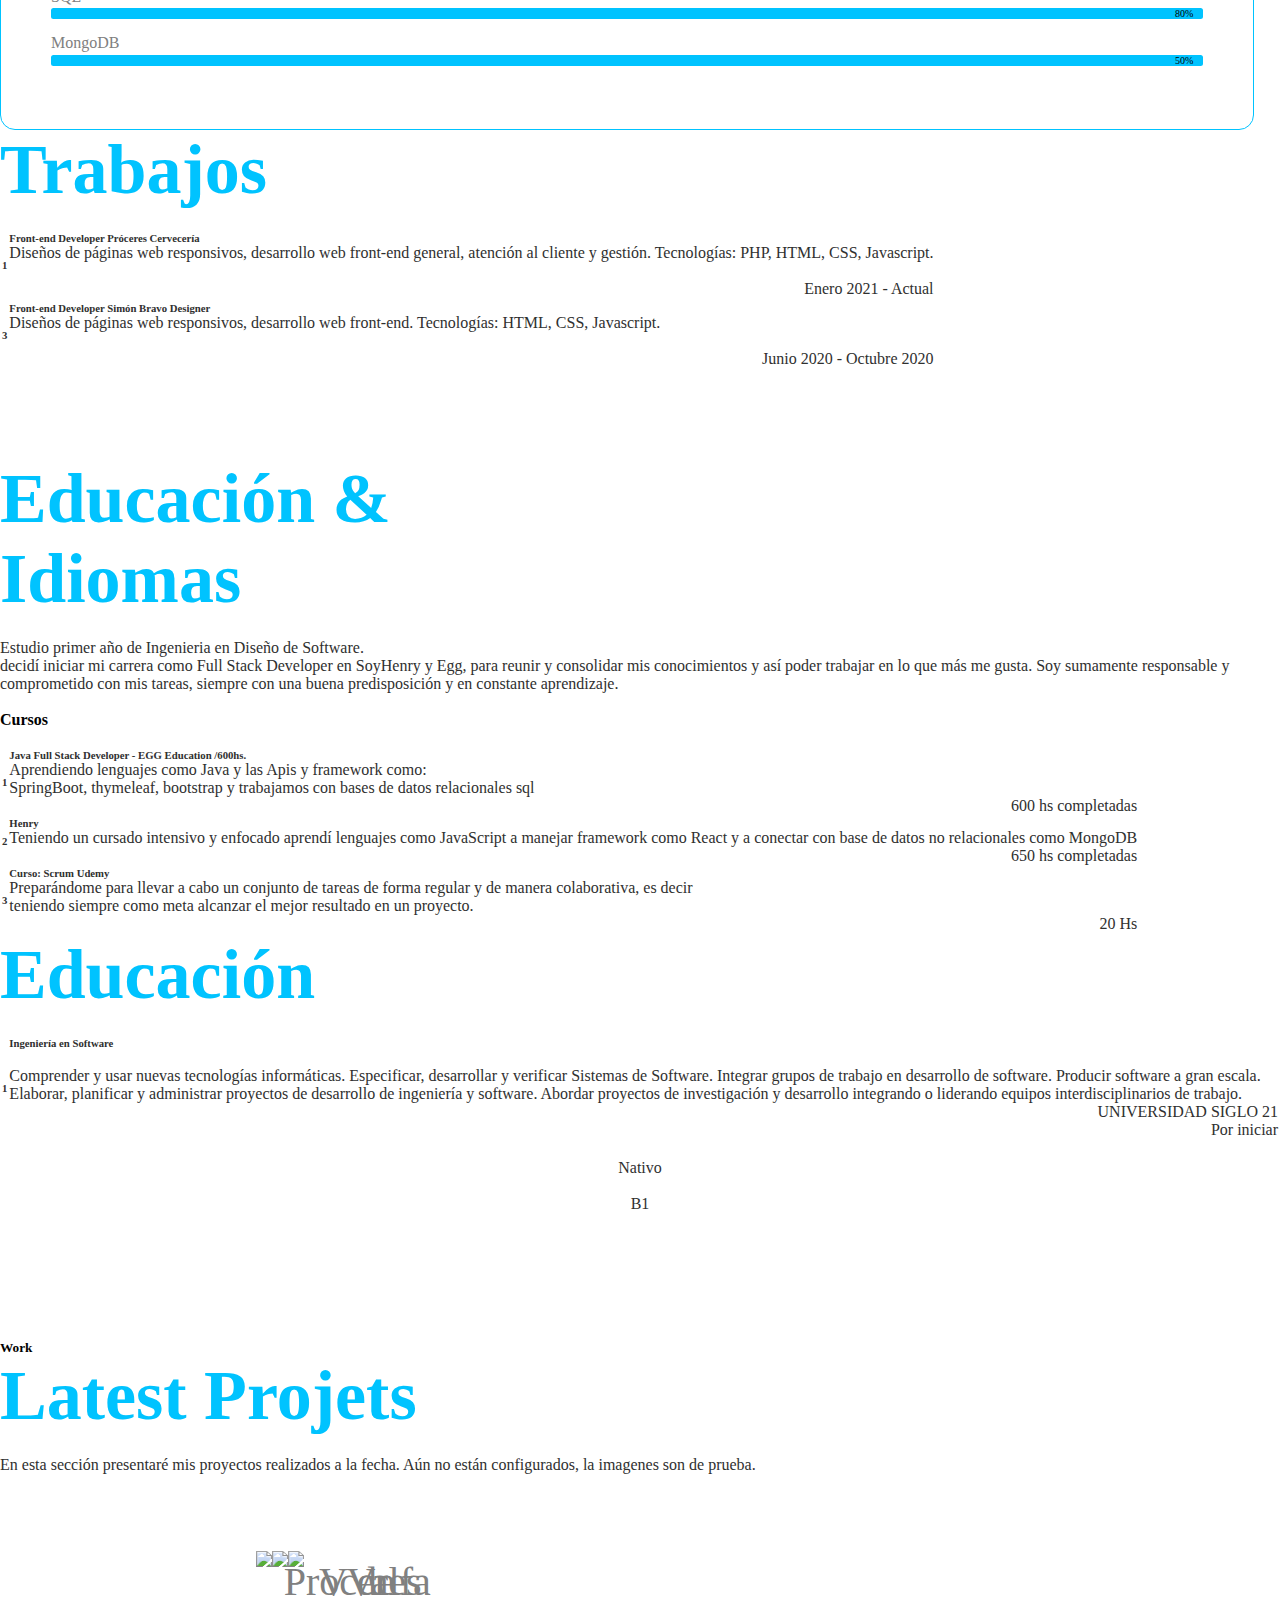
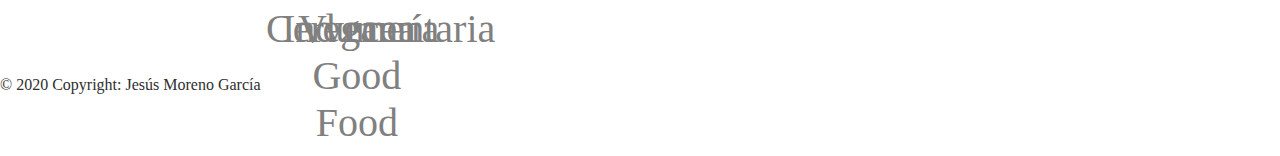
==== commit 3de69772: "1" ====
--- a/index.html
+++ b/index.html
@@ -12,7 +12,7 @@
     <link rel="stylesheet" href="https://cdnjs.cloudflare.com/ajax/libs/animate.css/4.1.1/animate.min.css"/>
 <!--fuente boton menu-->    
     <script src="https://kit.fontawesome.com/41bcea2ae3.js" crossorigin="anonymous"></script>
-
+    <link rel="icon" type="image/png" href="img/logo.png" />
     <title>Eduardo Moreno | Web Developer</title>
   </head>
   
@@ -293,7 +293,7 @@
                 <div>
                     <center><p>Valfa Indumentaria</p></center>
                 </div>
-                <img class="desvanecer" src="https://espainet.es/wp-content/uploads/2016/08/fondo_slider-gris.jpg" />
+                <img class="desvanecer" src="https://th.bing.com/th/id/R.fdf09a06fd4bbce62e9622bde82f069d?rik=RIEQOl9YSdCjcA&pid=ImgRaw&r=0" />
               </div>
               <!--imagen con proyecto link al proyecto-->
              
@@ -341,7 +341,7 @@
     
           <!-- Instagram -->
           <a
-            href="#!"
+            href="https://www.instagram.com/jemgdeveloper/"
             role="button"
             data-mdb-ripple-color="dark"
             ><i class="fab fa-instagram"></i
@@ -349,13 +349,13 @@
     
           <!-- Linkedin -->
           <a
-            href="#!"
+            href="https://www.linkedin.com/in/jes%C3%BAs-moreno-garc%C3%ADa-154460136/"
             role="button"
             data-mdb-ripple-color="dark">
             <i class="fab fa-linkedin"></i></a>
           <!-- Github -->
           <a
-            href="#!"
+            href="https://github.com/librotero"
             role="button"
             data-mdb-ripple-color="dark"
             ><i class="fab fa-github"></i
--- a/less/index.css
+++ b/less/index.css
@@ -196,20 +196,20 @@
   height: 850px;
   background-size: cover;
   display: flex;
-  background-image: url("https://www.datocms-assets.com/14946/1627654221-webp-net-resizeimage-5-610x407-edited.png?auto=format&w=610");
+  background-image: url("../img/inicio.jpg");
   background-attachment: fixed;
-  transition: 1s;
+  transition: 2s;
 }
 body.dark .parrallax {
-  background-image: url("https://www.geteducated.com/wp-content/uploads/2021/12/iStock-1312646700-1140x400.jpg");
+  background-image: url("../img/image.png");
   background-attachment: fixed;
-  transition: 1s;
+  transition: 2s;
 }
 @media screen and (max-width: 720px) {
   body.dark .parrallax {
-    background-image: url("https://www.technotification.com/wp-content/uploads/2018/06/hacker-developer-and-programmer.jpg");
+    background-image: url("../img/imegedark.png");
     background-attachment: fixed;
-    transition: 1s;
+    transition: 2s;
   }
 }
 /*button init*/
@@ -227,7 +227,7 @@
   .parrallax {
     width: 100%;
     height: 900px;
-    background-image: url("https://miro.medium.com/max/1400/0*203ohsl3qkZQJzTS");
+    background-image: url("../img/iniciomobile.jpg");
     background-attachment: fixed;
     transition: 1s;
   }
@@ -262,7 +262,7 @@
 }
 /*galeria*/
 #galeria .container {
-  padding-top: 7vw;
+  padding-top: 50px;
 }
 #galeria * {
   box-sizing: border-box;
@@ -287,7 +287,7 @@
 }
 @media (max-width: 760px) {
   #galeria .container {
-    padding-top: 150px;
+    margin-top: 100px;
   }
   #galeria {
     padding-bottom: 35px;
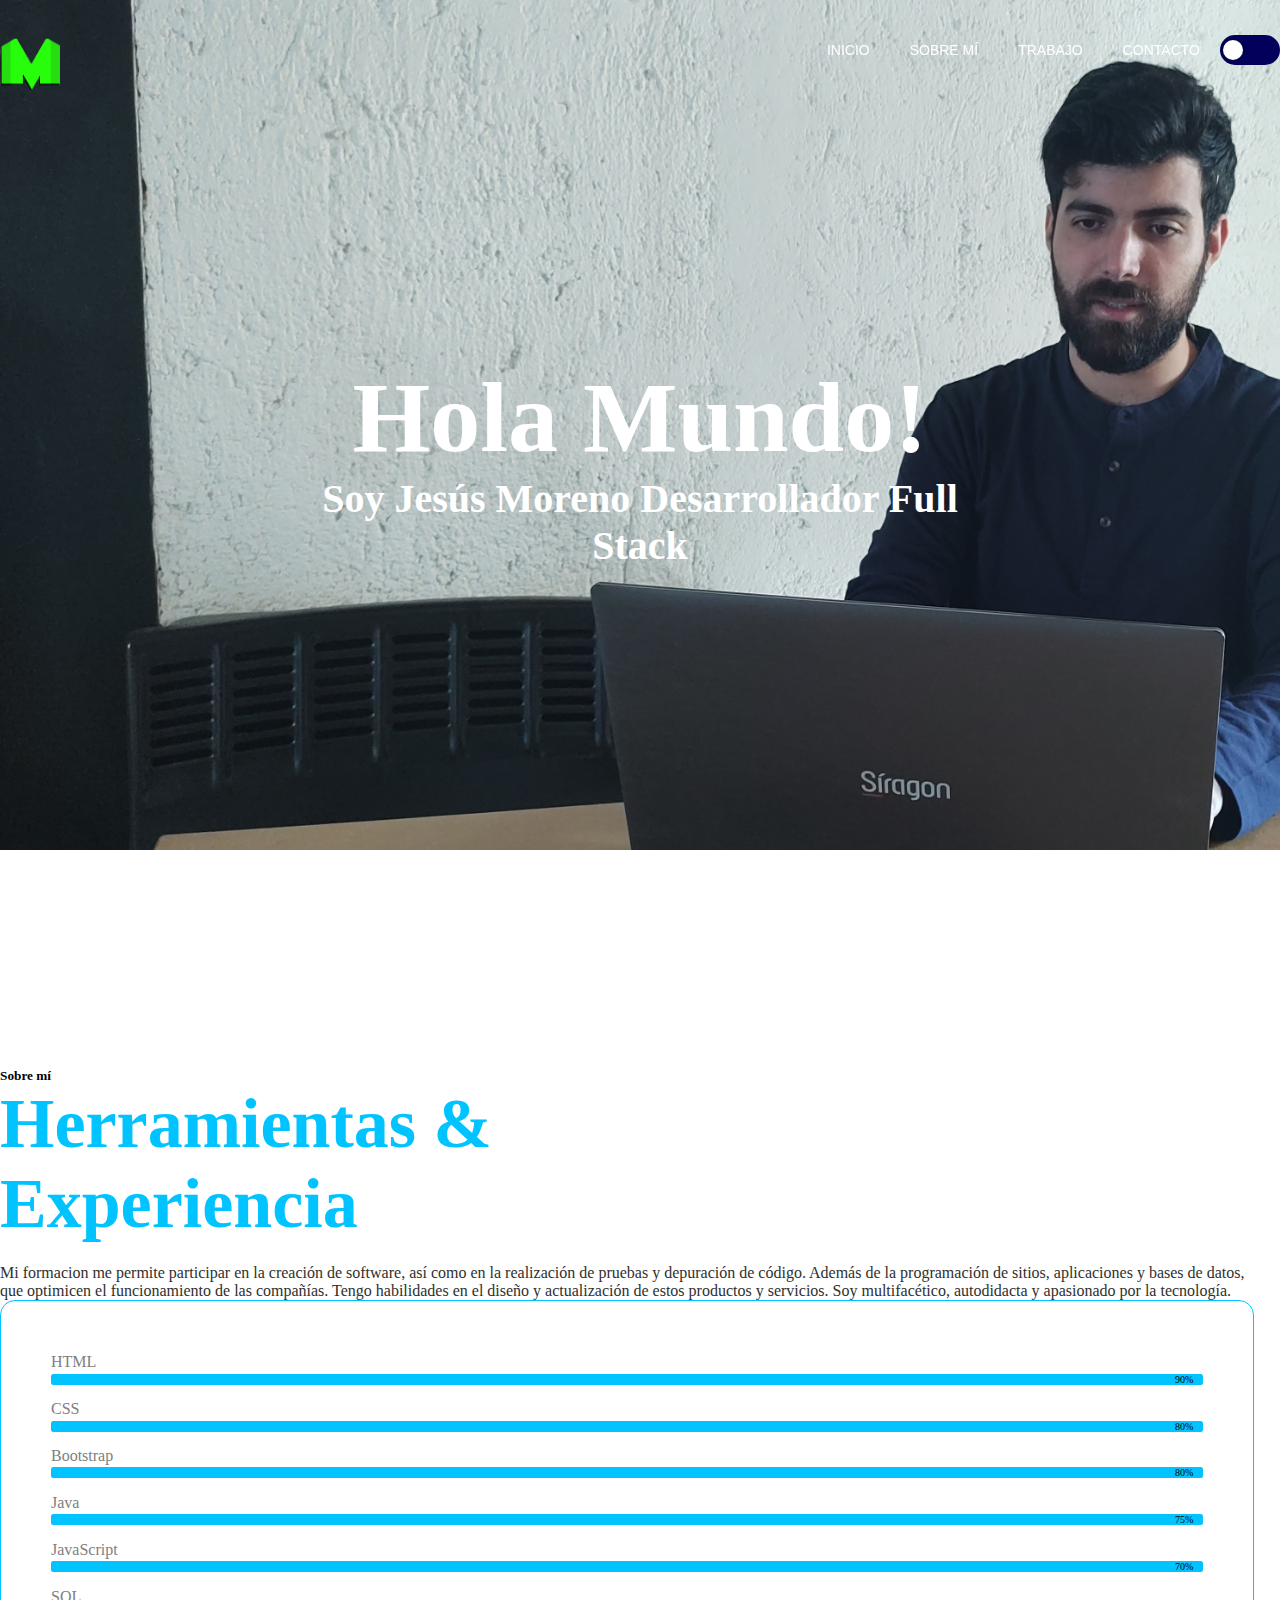
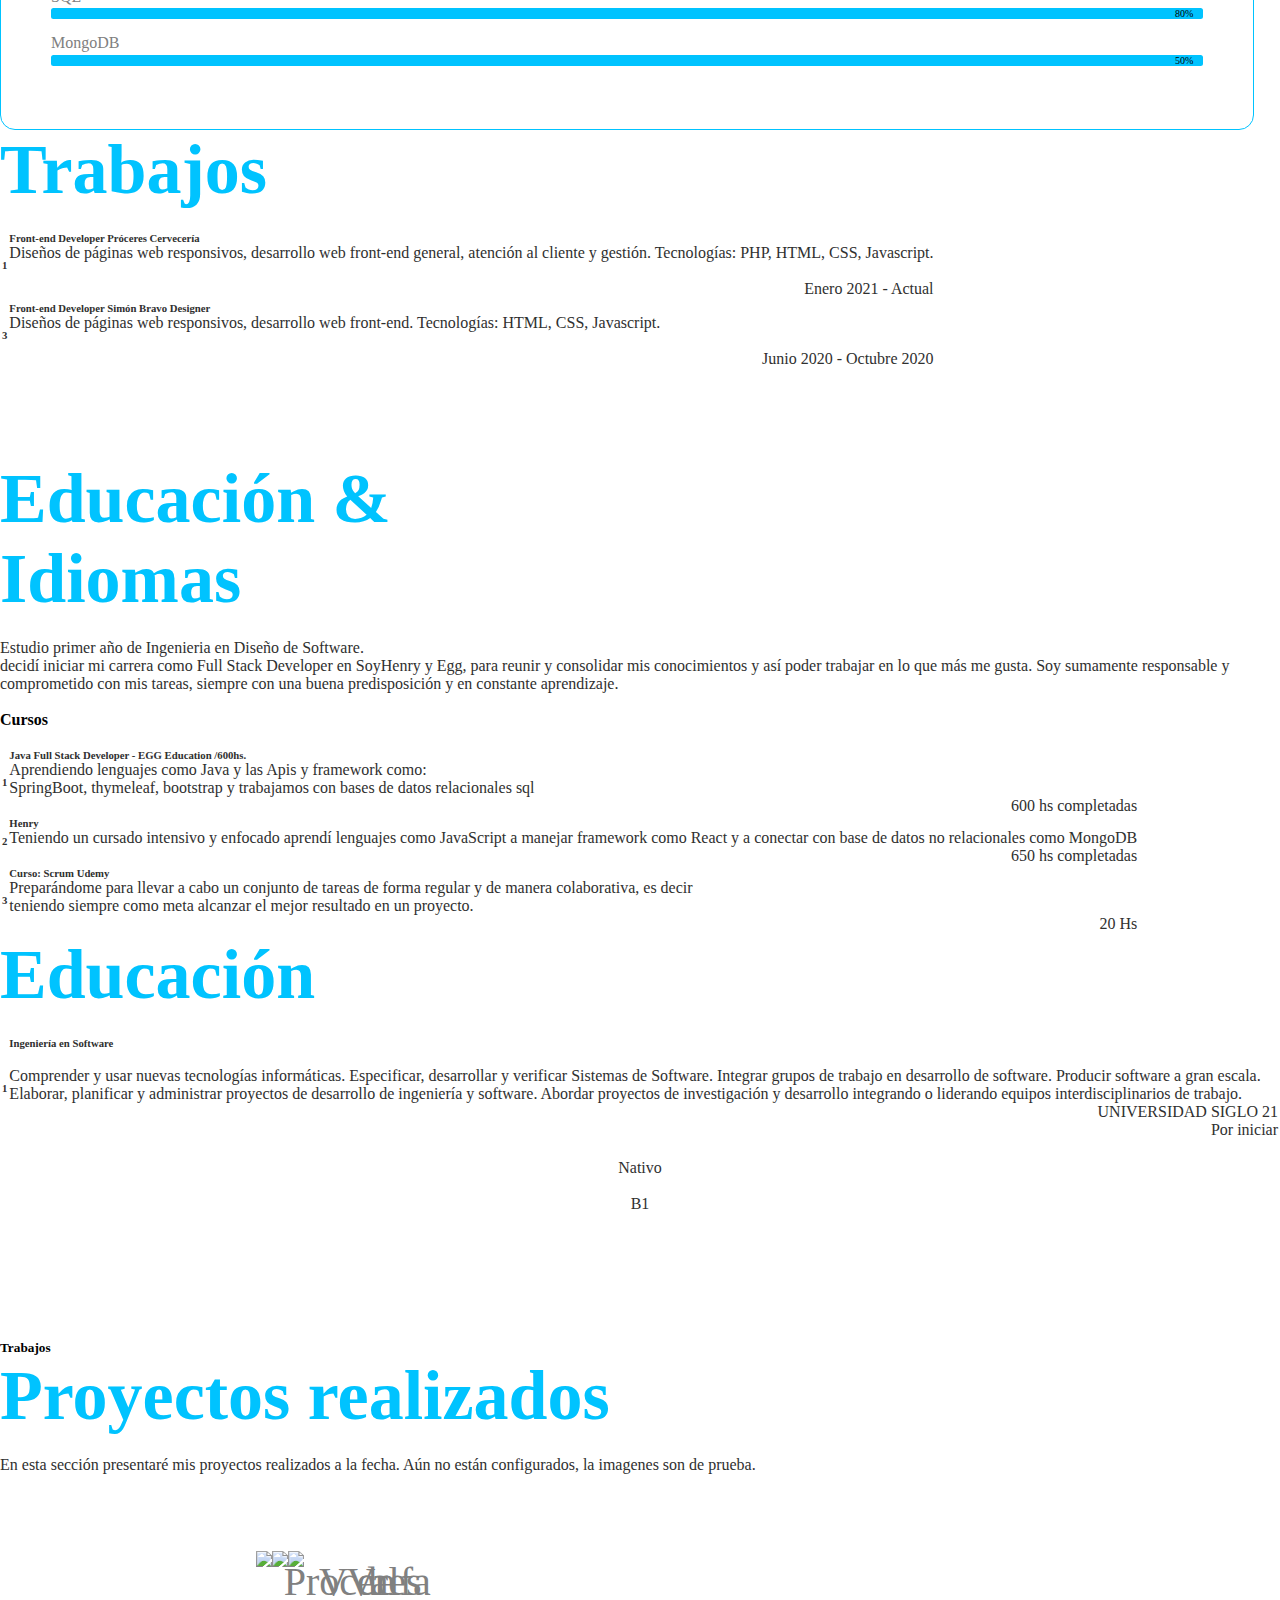
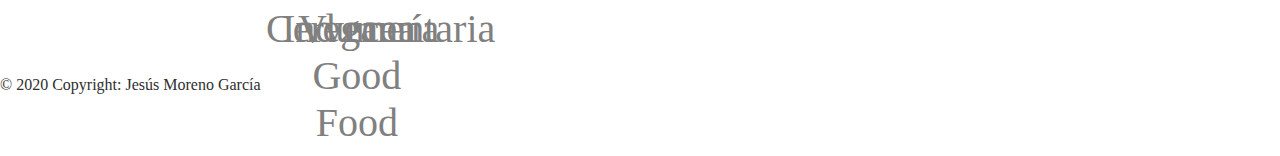
==== commit 3e49d4e2: "1" ====
--- a/index.html
+++ b/index.html
@@ -13,7 +13,7 @@
 <!--fuente boton menu-->    
     <script src="https://kit.fontawesome.com/41bcea2ae3.js" crossorigin="anonymous"></script>
     <link rel="icon" type="image/png" href="img/logo.png" />
-    <title>Eduardo Moreno | Web Developer</title>
+    <title>Jesús Moreno | Web Developer</title>
   </head>
   
   
@@ -27,9 +27,9 @@
       <div class="container__nav">
           <nav id="nav">
               <ul>
-                  <li><a id="item" href="#">HOME</a></li>
-                  <li><a id="item" href="#about">ABOUT ME</a></li>
-                  <li><a id="item" href="#galeria">WORK</a></li>
+                  <li><a id="item" href="#">INICIO</a></li>
+                  <li><a id="item" href="#about">SOBRE MÍ</a></li>
+                  <li><a id="item" href="#galeria">TRABAJO</a></li>
                   <li><a id="item" href="#footer">CONTACTO</a></li>
                   <center><button class="switch" id="switch">
                     <span>  <ion-icon name="sunny"></ion-icon></span>
@@ -51,8 +51,8 @@
  <div class="parrallax">
   <div>
     <div class="centrado">
-      <center><h1>Hello World!</h1></center>
-      <center><h3>I'm Eduardo Moreno developer full stack</h3></center>
+      <center><h1>Hola Mundo!</h1></center>
+      <center><h3>Soy Jesús Moreno Desarrollador Full Stack</h3></center>
        
   </div>
   <!--boton header-->
@@ -73,10 +73,10 @@
     <section id="about">
       <div class="container">
         <div class="row">
-          <h5 data-aos="fade-down">About me</h5>
+          <h5 data-aos="fade-down">Sobre mí</h5>
           <div class="contorno col-md-5" data-aos="fade-right">
-            <h2>Skill & <br/>
-              Experience</h2>
+            <h2>Herramientas & <br/>
+              Experiencia</h2>
             <p>Mi formacion me permite participar en la creación de software, así como en la realización de pruebas y depuración de código. Además de la programación de sitios, aplicaciones y bases de datos, que optimicen el funcionamiento de las compañías. Tengo habilidades en el diseño y actualización de estos productos y servicios.
               Soy multifacético, autodidacta y apasionado por la tecnología.</p>
             
@@ -270,8 +270,8 @@
      <!-- start port -->
     <section id="galeria">
           <div class="container">
-            <h5>Work</h5>
-            <h2>Latest Projets</h2>
+            <h5>Trabajos</h5>
+            <h2>Proyectos realizados</h2>
             <p>En esta sección presentaré mis proyectos realizados a la fecha. Aún no están configurados, la imagenes son de prueba.</p>
         </div>
         <div class="row">
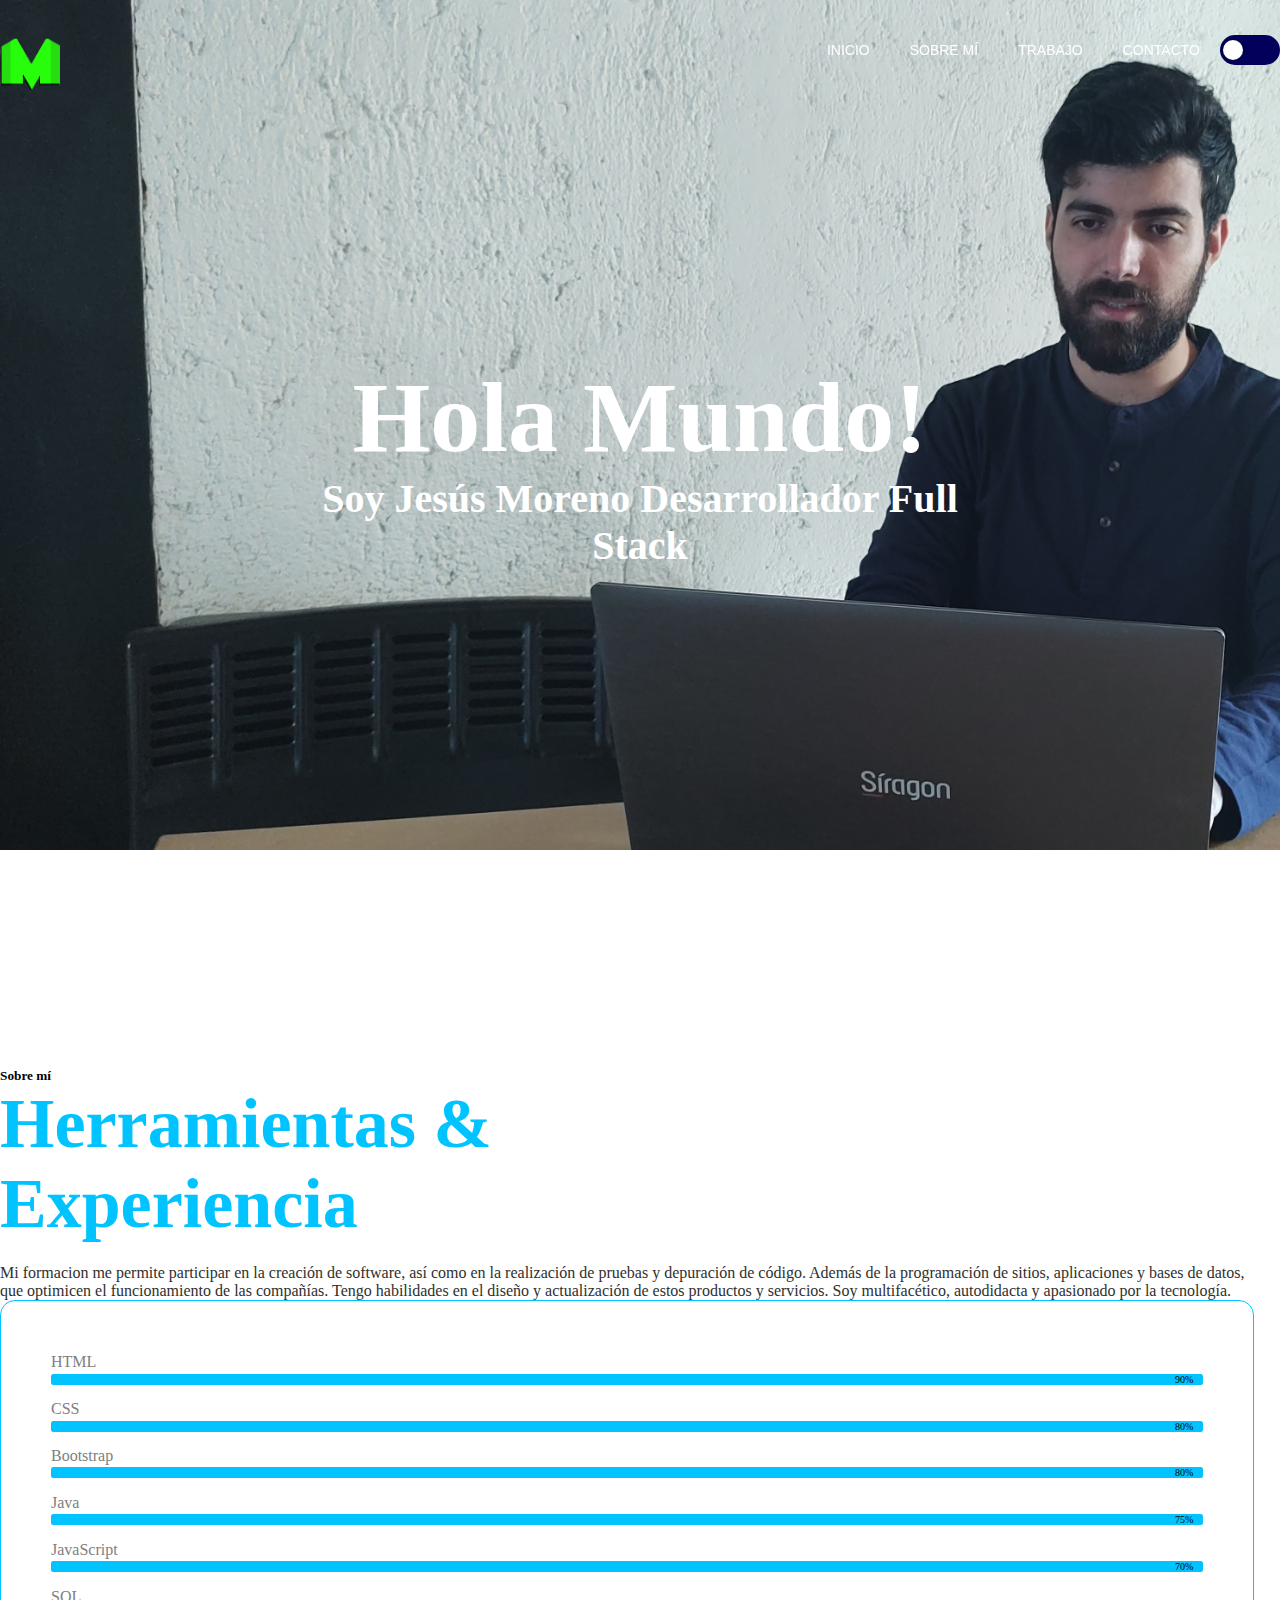
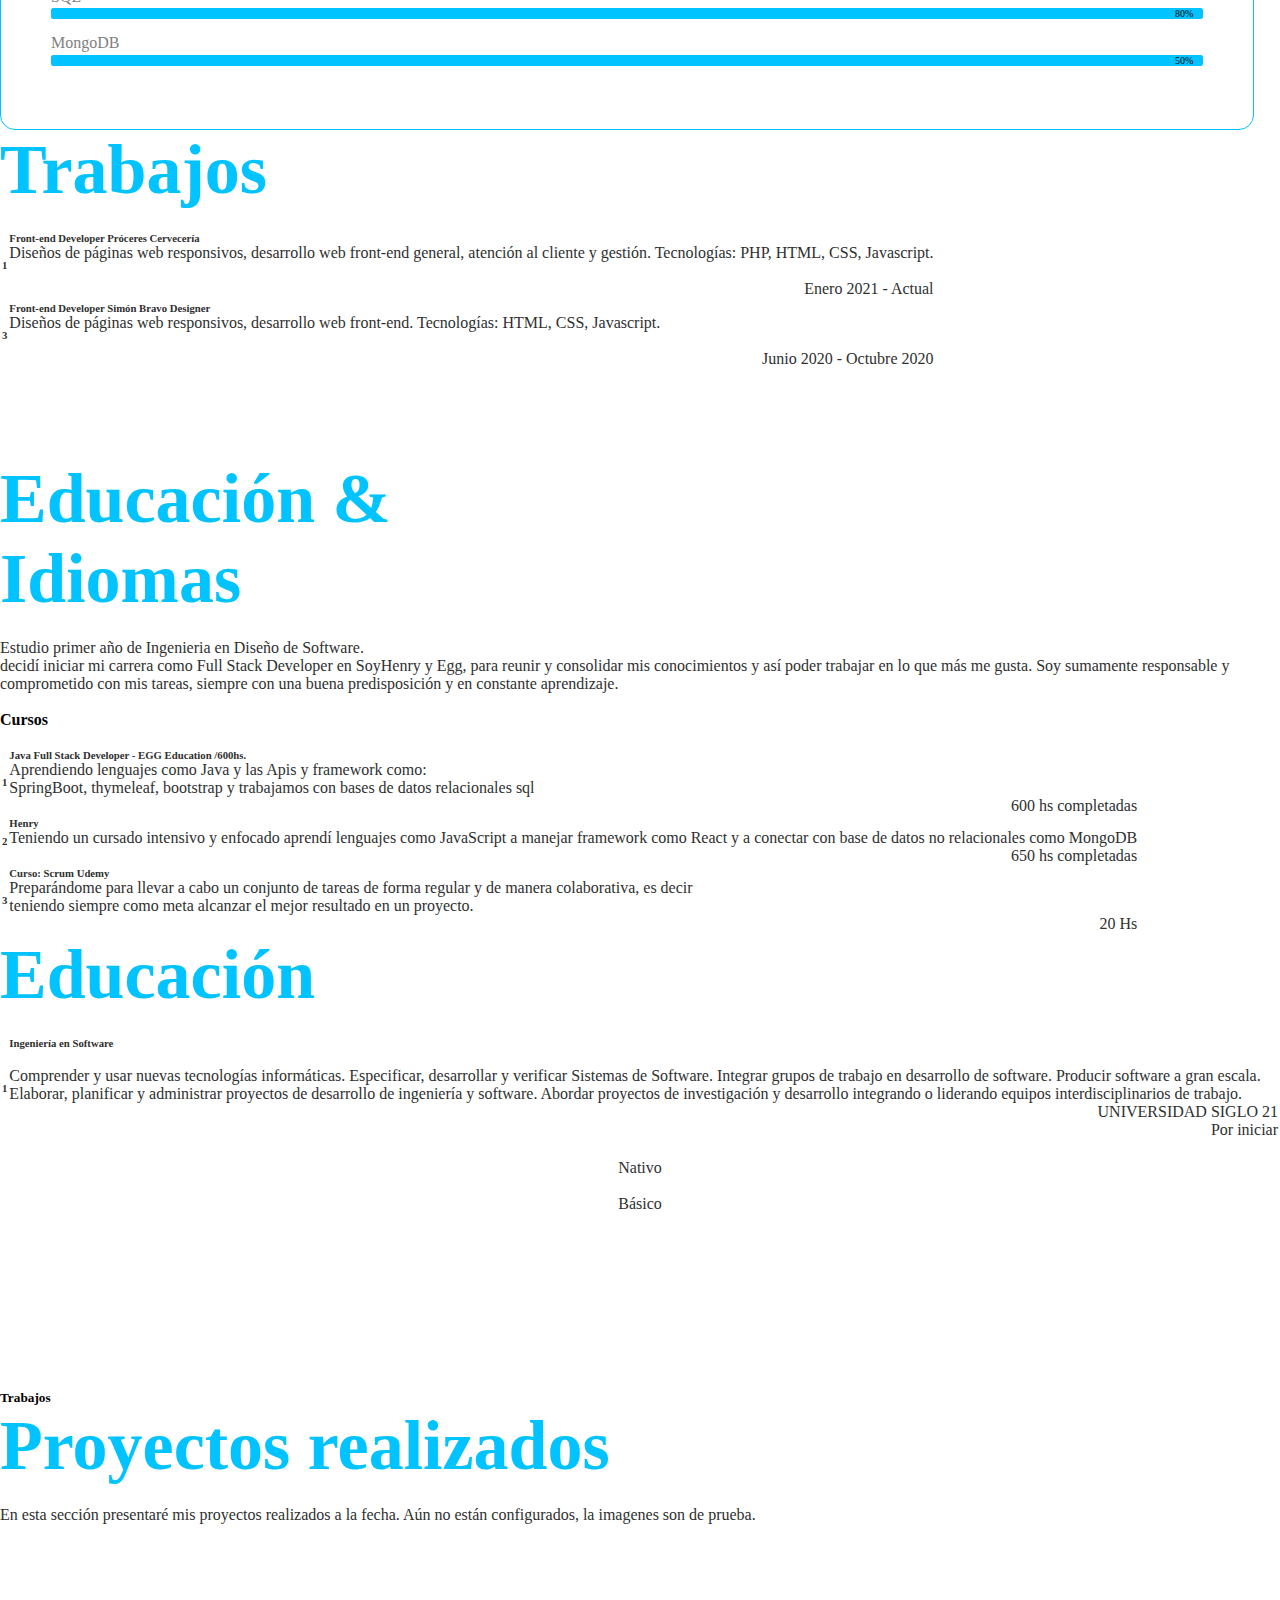
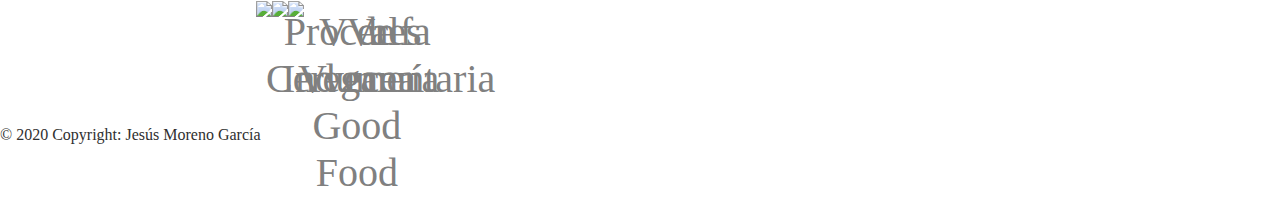
==== commit dfe04317: "1" ====
--- a/index.html
+++ b/index.html
@@ -252,7 +252,7 @@
               <div class="col-sm-2">
                 <center>
                   <img src="https://www.inglaterra.ws/wp-content/uploads/2021/10/Bandera-de-Reino-Unido.png" width="55" alt="">
-              <p>B1</p>
+              <p>Básico</p>
                 </center>
               </div>
             </div>
--- a/less/index.css
+++ b/less/index.css
@@ -207,9 +207,8 @@
 }
 @media screen and (max-width: 720px) {
   body.dark .parrallax {
-    background-image: url("../img/imegedark.png");
+    background-image: url("../img/iniciomobile.jpg ");
     background-attachment: fixed;
-    transition: 2s;
   }
 }
 /*button init*/
@@ -262,7 +261,7 @@
 }
 /*galeria*/
 #galeria .container {
-  padding-top: 50px;
+  padding-top: 100px;
 }
 #galeria * {
   box-sizing: border-box;
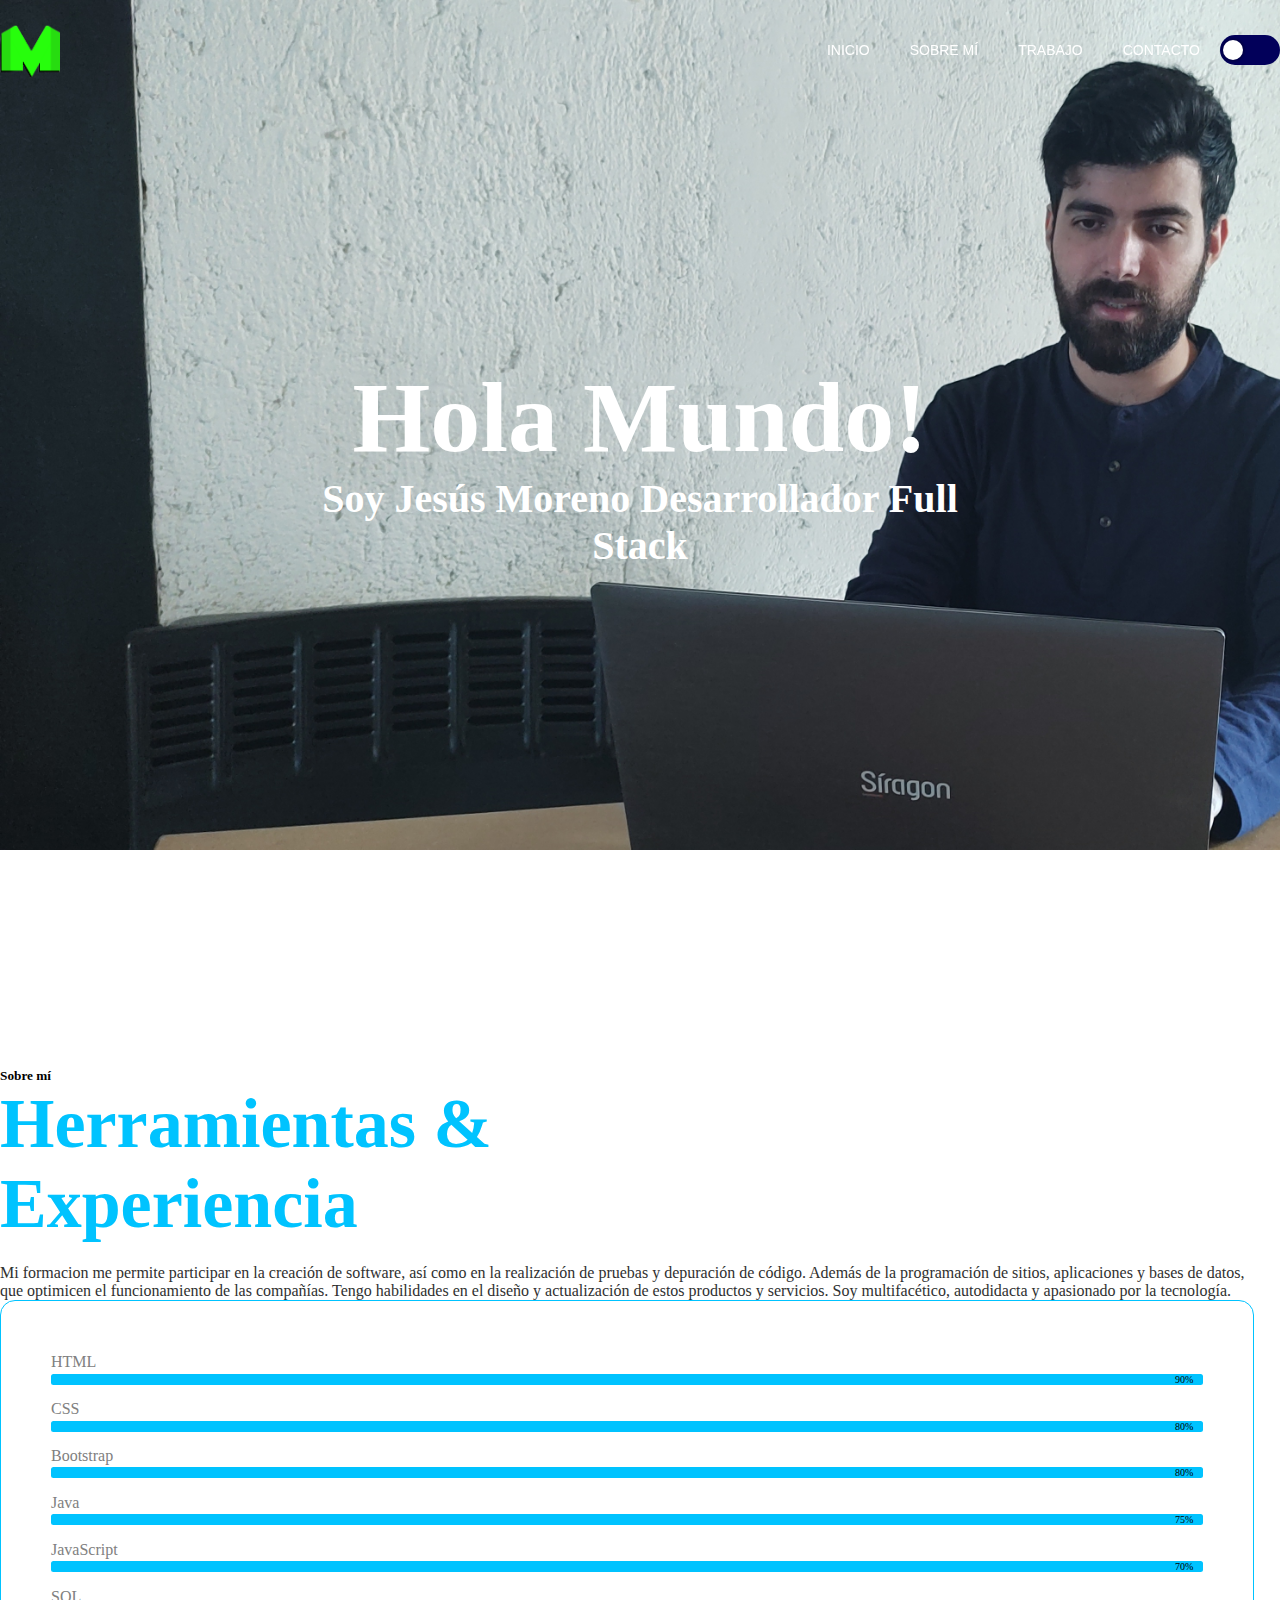
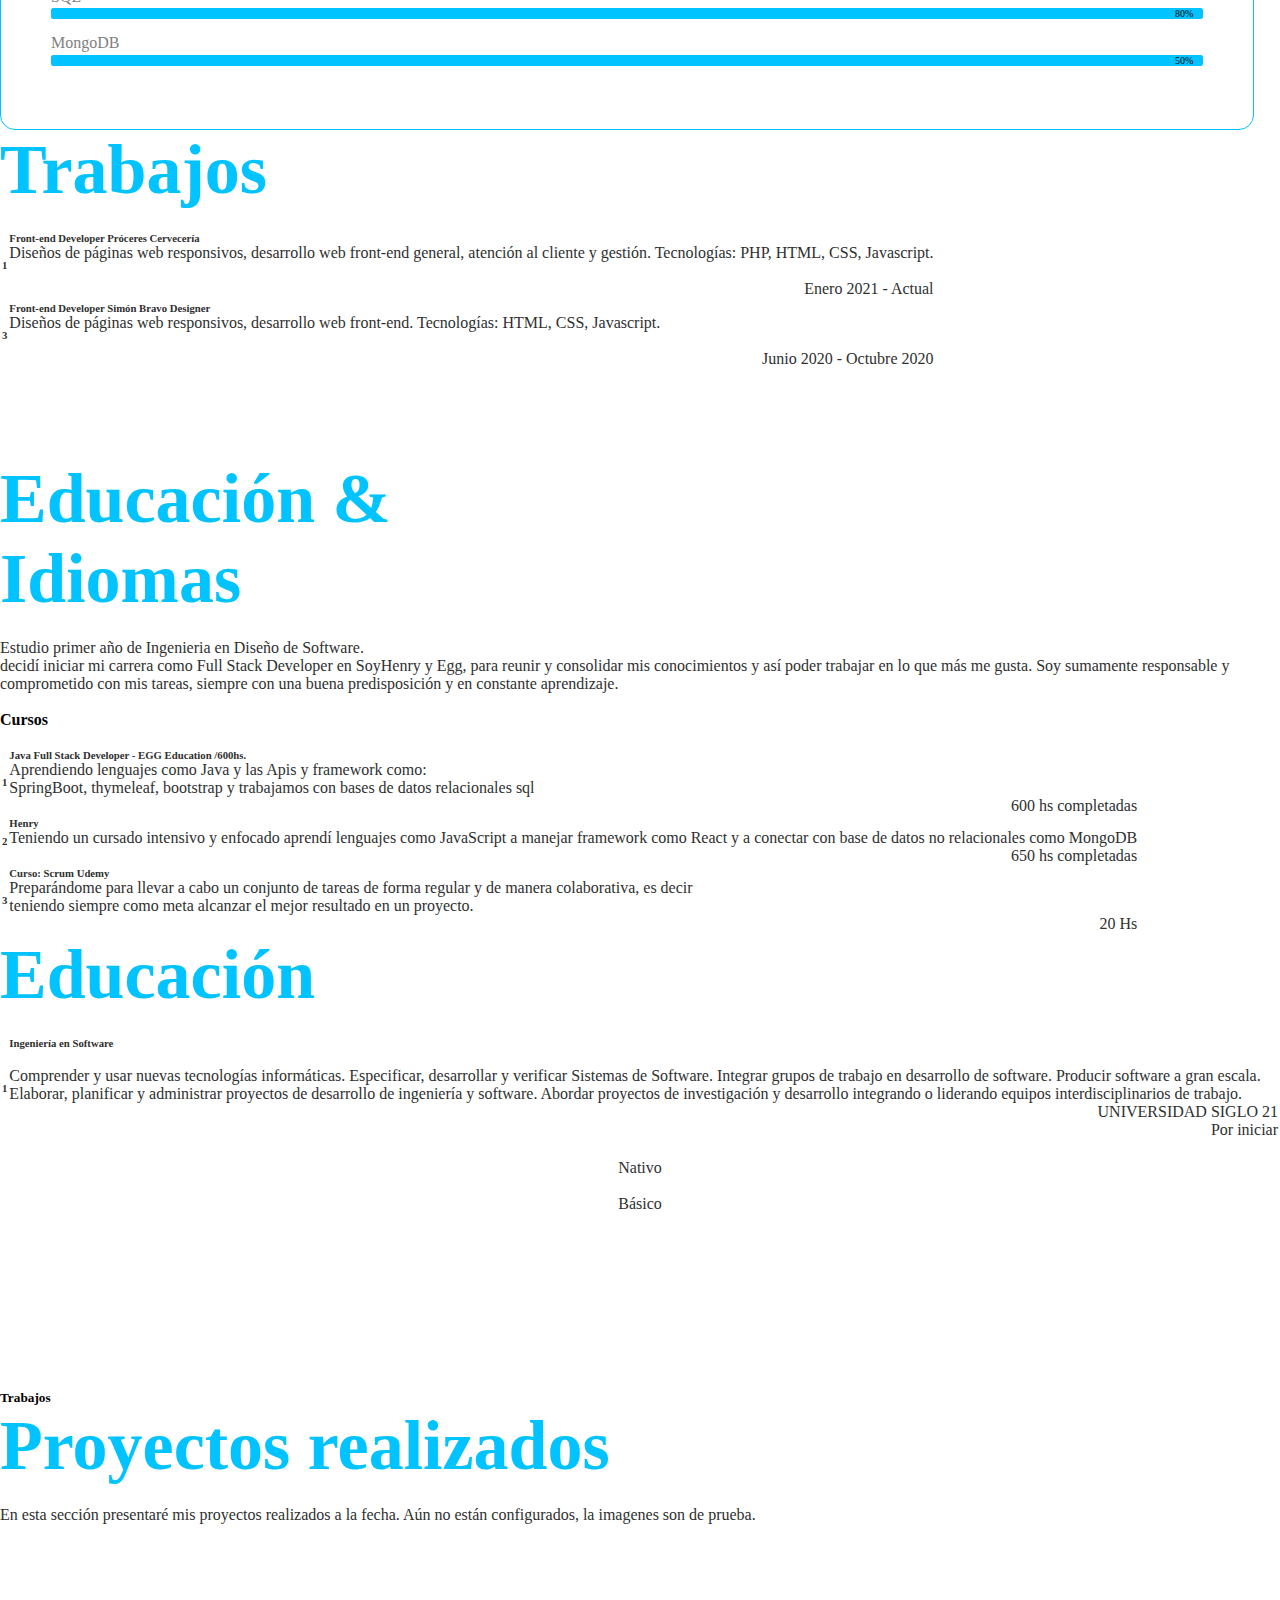
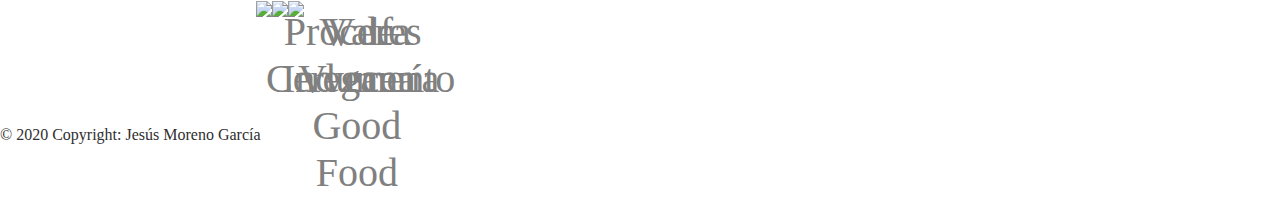
==== commit 300aa202: "Update index.html" ====
--- a/index.html
+++ b/index.html
@@ -291,7 +291,7 @@
               <!--imagen con proyecto link al proyecto-->
               <div class="div-imagen">
                 <div>
-                    <center><p>Valfa Indumentaria</p></center>
+                    <center><p>Valfa Indumento</p></center>
                 </div>
                 <img class="desvanecer" src="https://th.bing.com/th/id/R.fdf09a06fd4bbce62e9622bde82f069d?rik=RIEQOl9YSdCjcA&pid=ImgRaw&r=0" />
               </div>
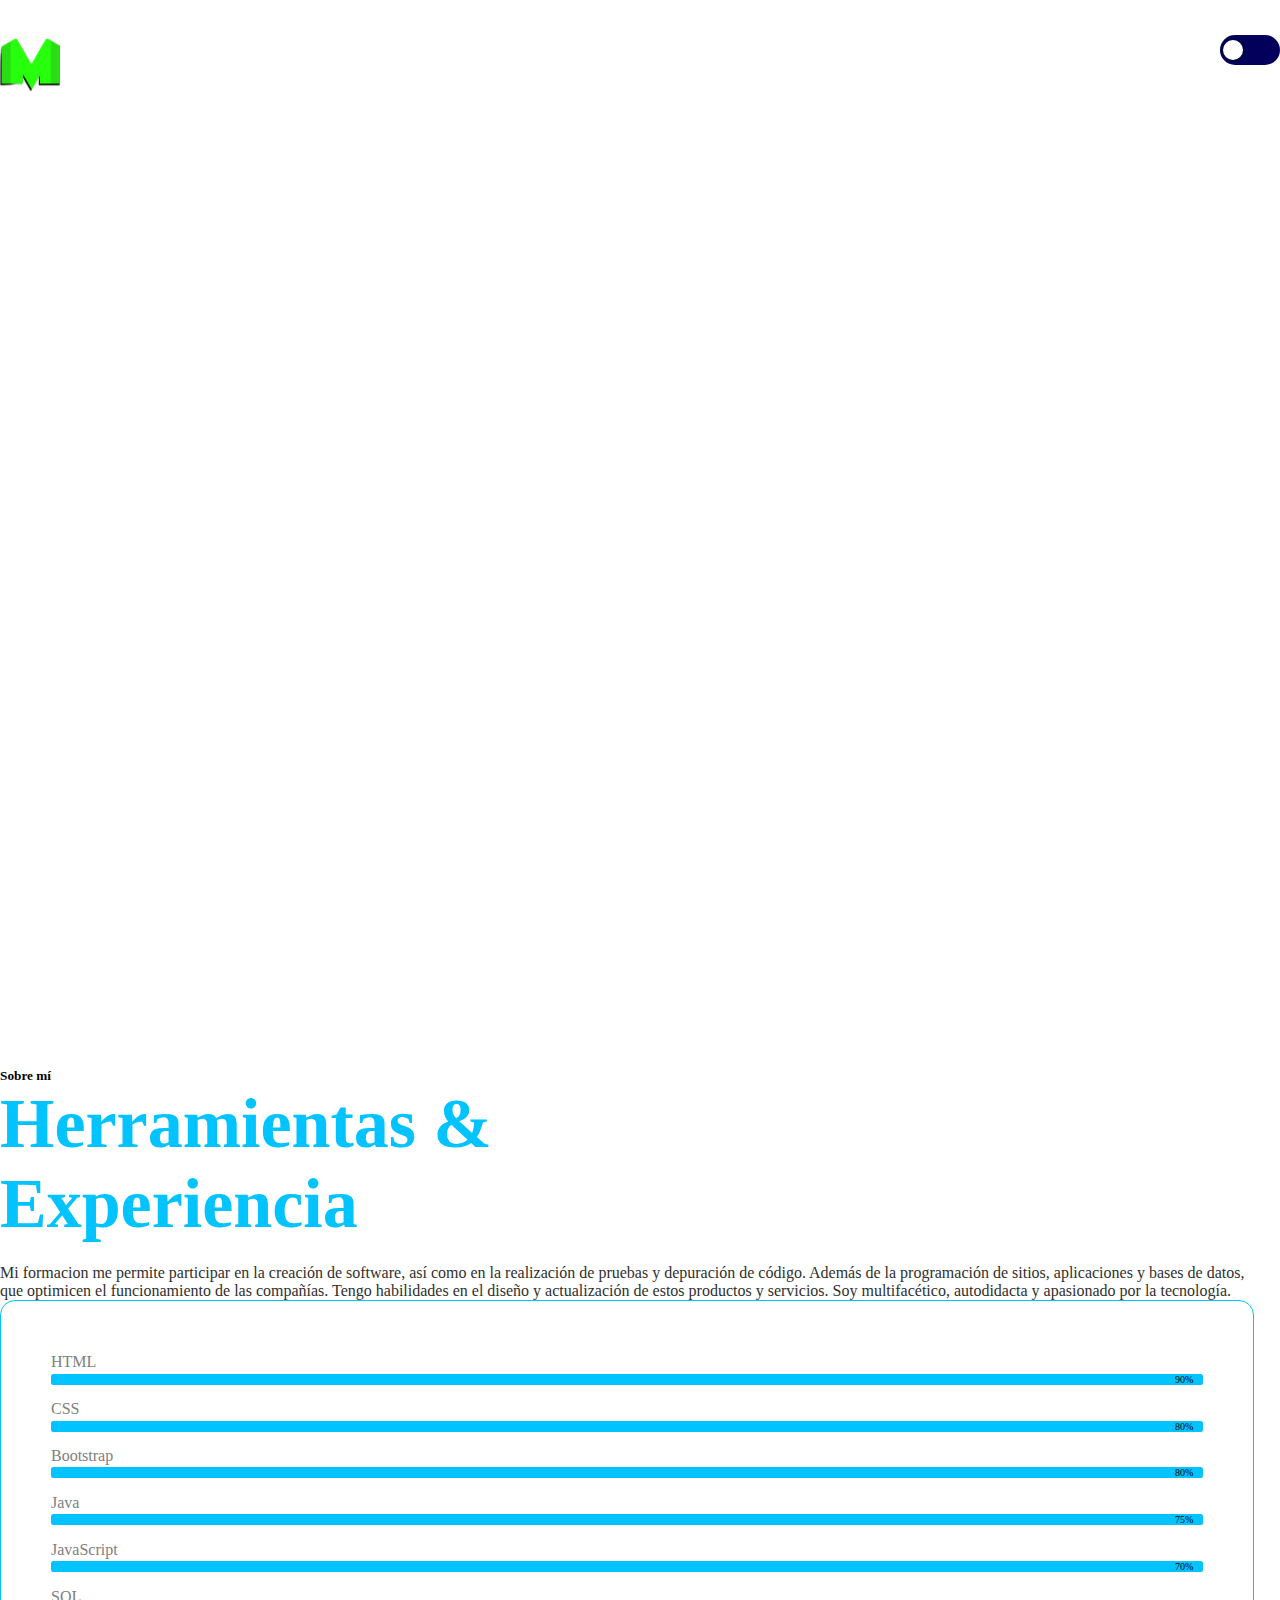
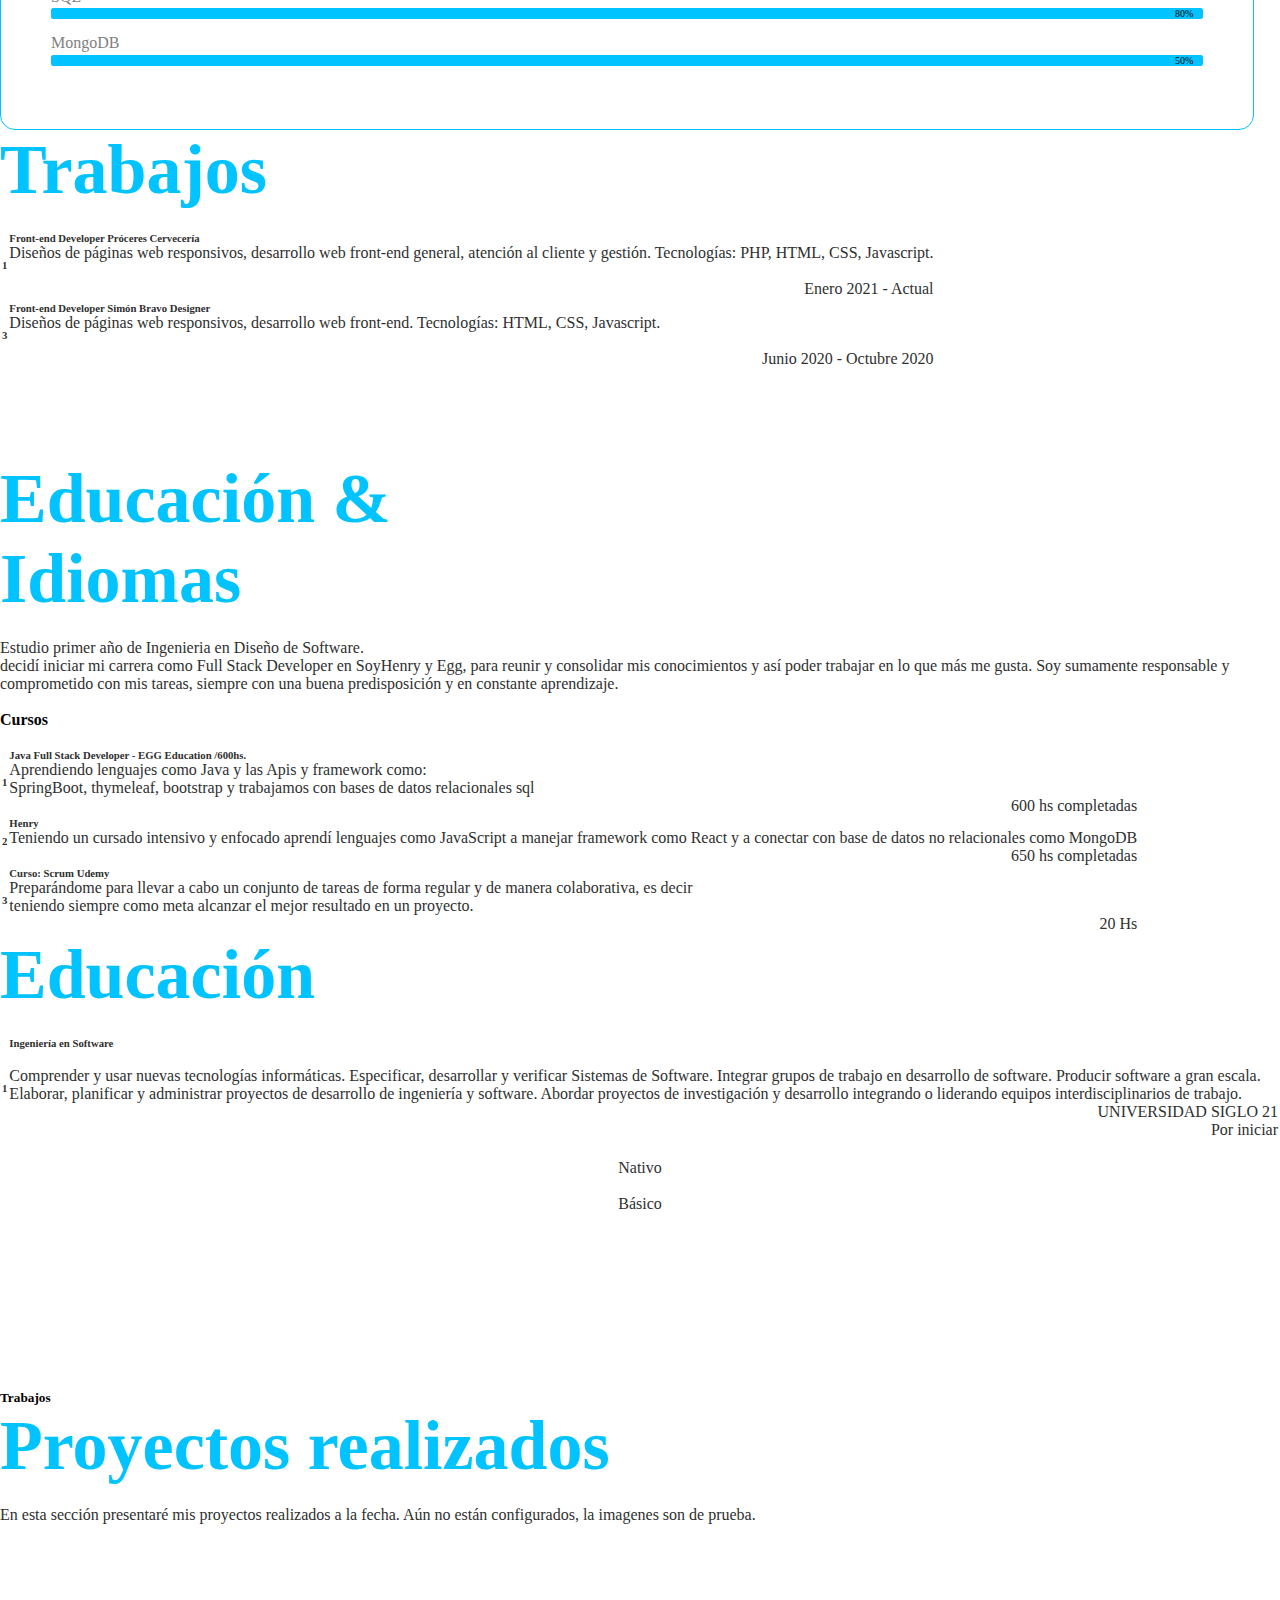
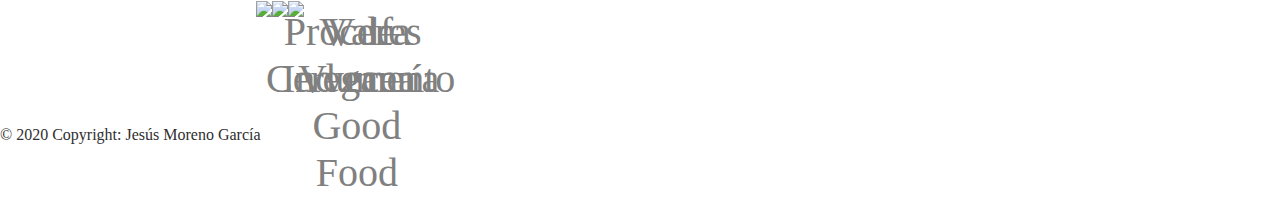
==== commit 83102e18: "cambios" ====
--- a/index.html
+++ b/index.html
@@ -55,6 +55,7 @@
       <center><h3>Soy Jesús Moreno Desarrollador Full Stack</h3></center>
        
   </div>
+
   <!--boton header-->
 <center>
   <div class="arrow">
--- a/less/index.css
+++ b/less/index.css
@@ -196,18 +196,18 @@
   height: 850px;
   background-size: cover;
   display: flex;
-  background-image: url("../img/inicio.jpg");
+  background-image: url("https://fondosmil.com/fondo/36779.jpg");
   background-attachment: fixed;
   transition: 2s;
 }
 body.dark .parrallax {
-  background-image: url("../img/image.png");
+  background-image: url("https://img.freepik.com/vector-gratis/fondo-azul-marino-textura-oscura_156943-510.jpg");
   background-attachment: fixed;
   transition: 2s;
 }
 @media screen and (max-width: 720px) {
   body.dark .parrallax {
-    background-image: url("../img/iniciomobile.jpg ");
+    background-image: url("https://img.freepik.com/vector-gratis/fondo-azul-marino-textura-oscura_156943-510.jpg");
     background-attachment: fixed;
   }
 }
@@ -226,13 +226,14 @@
   .parrallax {
     width: 100%;
     height: 900px;
-    background-image: url("../img/iniciomobile.jpg");
+    background-image: url("https://img.freepik.com/vector-gratis/fondo-azul-marino-textura-oscura_156943-510.jpg");
     background-attachment: fixed;
     transition: 1s;
   }
   .centrado h1 {
     font-size: 80px;
     color: #ffffff;
+    margin-bottom: 40px;
   }
   .centrado {
     position: absolute;
